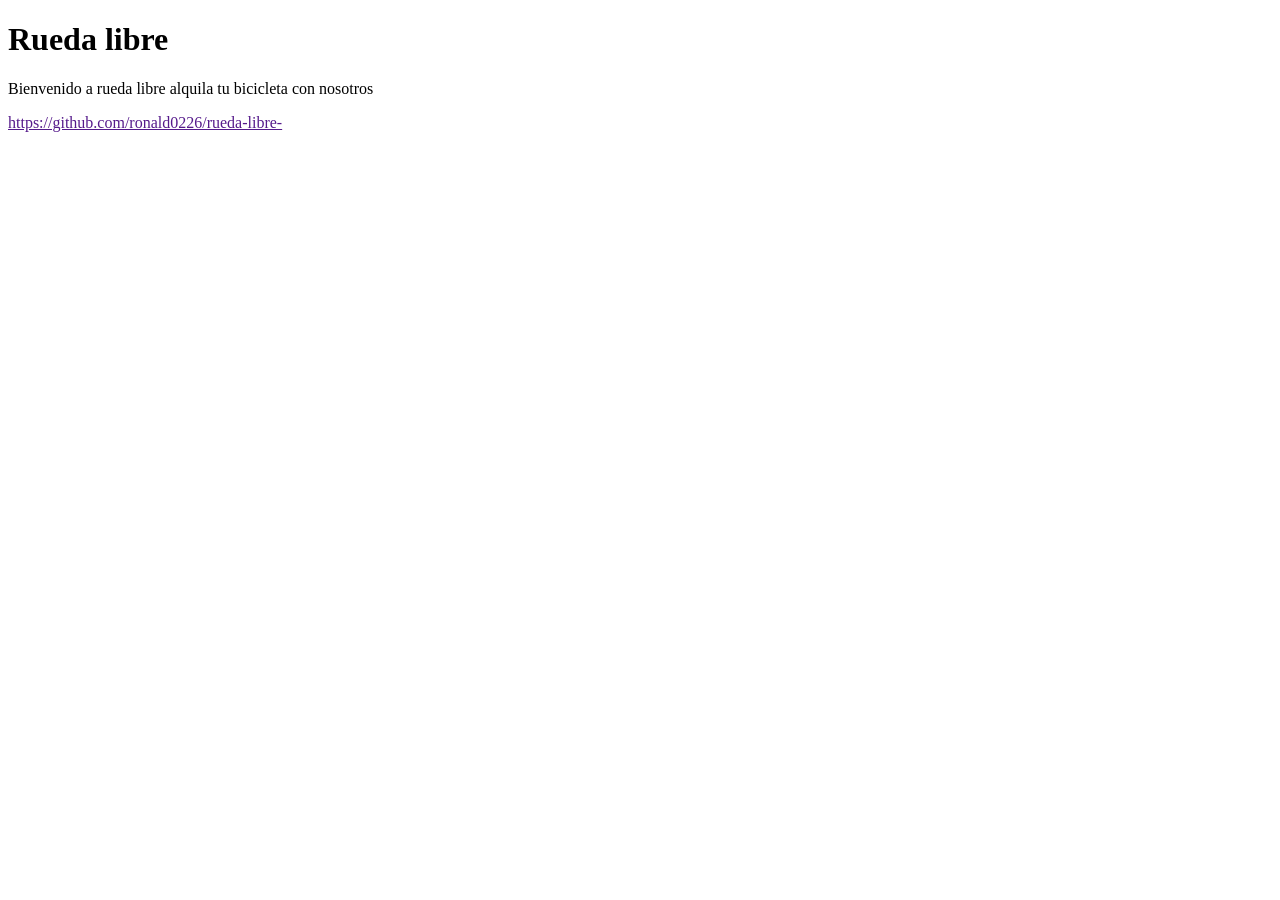
==== index1.html @ eddd1020 "primer commit: rueda libre" ====
<!DOCTYPE html>
<html lang="es">
<head>
    <meta charset="UTF-8">
    <meta name="description" content="Rueda libre: alquiler de bicicletas en medellin. ">
    <title>Rueda Libre | Alquiler de bicicletas en Medellin</title>
</head>
<body>
   <h1>Rueda libre</h1>
   <p>Bienvenido a rueda libre alquila tu bicicleta con nosotros</p> 
   <a href="">https://github.com/ronald0226/rueda-libre-</a>
</body>
</html>
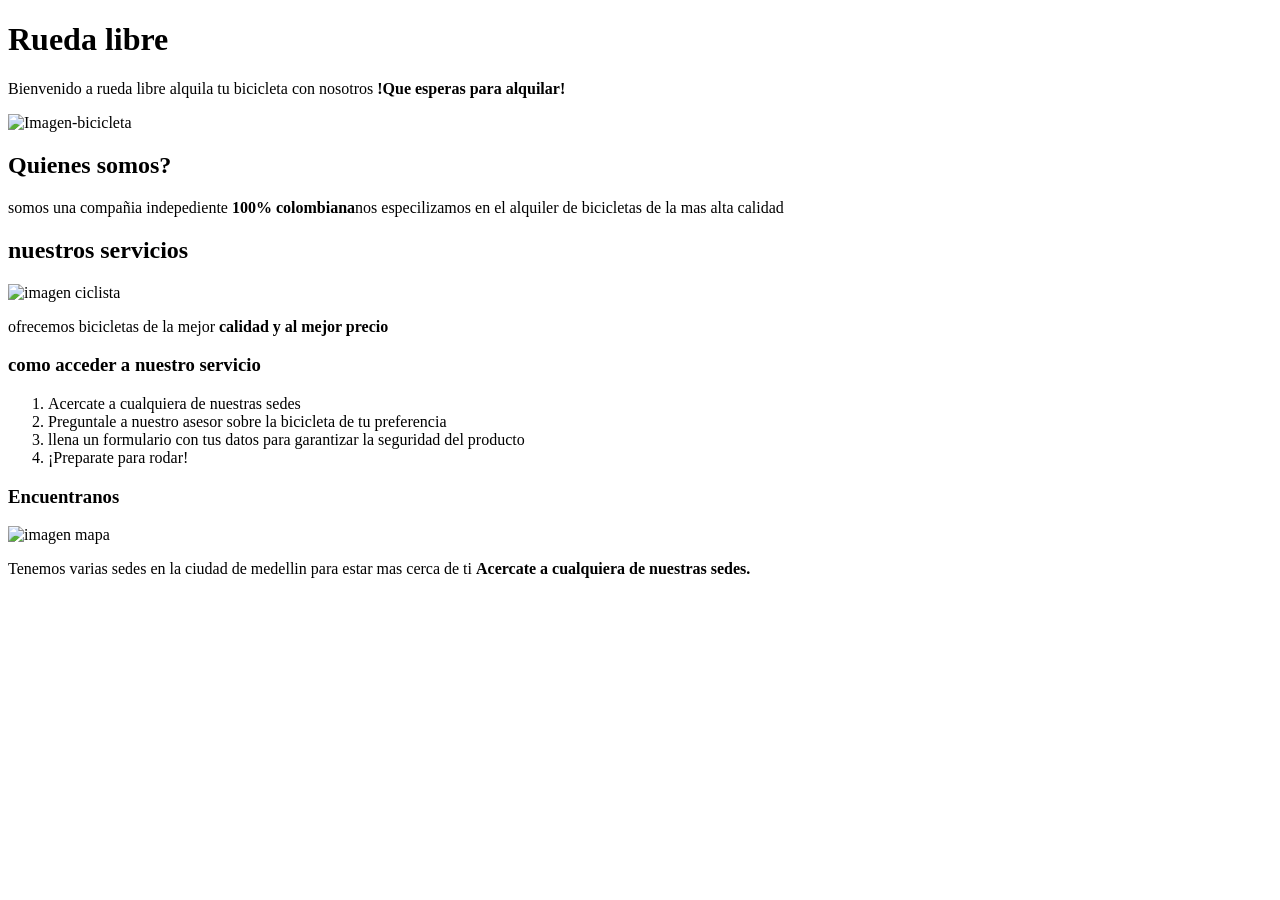
==== commit 736bbaa7: "Add files via upload" ====
--- a/index1.html
+++ b/index1.html
@@ -7,7 +7,22 @@
 </head>
 <body>
    <h1>Rueda libre</h1>
-   <p>Bienvenido a rueda libre alquila tu bicicleta con nosotros</p> 
-   <a href="">https://github.com/ronald0226/rueda-libre-</a>
+   <p>Bienvenido a rueda libre alquila tu bicicleta con nosotros <STrong>!Que esperas para alquilar!</STrong></p> 
+   <img src="https://encrypted-tbn0.gstatic.com/images?q=tbn:ANd9GcQJEzota3SjJZAHf7hwVst_YyHqCV29328COrEMoBrl8Ta0D30xaGV-GZQ&s=10" alt="Imagen-bicicleta">
+<h2>Quienes somos?</h2>
+<p>somos una compañia indepediente <strong>100% colombiana</strong>nos especilizamos en el alquiler de bicicletas de la mas alta calidad</p>
+<h2>nuestros servicios</h2>
+<img src="https://cdn.shopify.com/s/files/1/1041/0144/5981/files/voltage.jpg?v=1770402420" alt="imagen ciclista" width="500">
+<p>ofrecemos bicicletas de la mejor <strong>calidad y al mejor precio</strong></p>
+<h3>como acceder a nuestro servicio</h3>
+<ol>
+    <li>Acercate a cualquiera de nuestras sedes</li>
+        <li>Preguntale a nuestro asesor sobre la bicicleta de tu preferencia</li>
+    <li>llena un formulario con tus datos para garantizar la seguridad del producto</li>
+        <li>¡Preparate para rodar!</li>
+</ol>
+<h3>Encuentranos</h3>
+<img src="https://www.teseracto.com.co/img/mapas/medellin.png" alt="imagen mapa" width="500">
+<p>Tenemos varias sedes en la ciudad de medellin para estar mas cerca de ti <strong>Acercate a cualquiera de nuestras sedes.</strong></p>
 </body>
 </html>
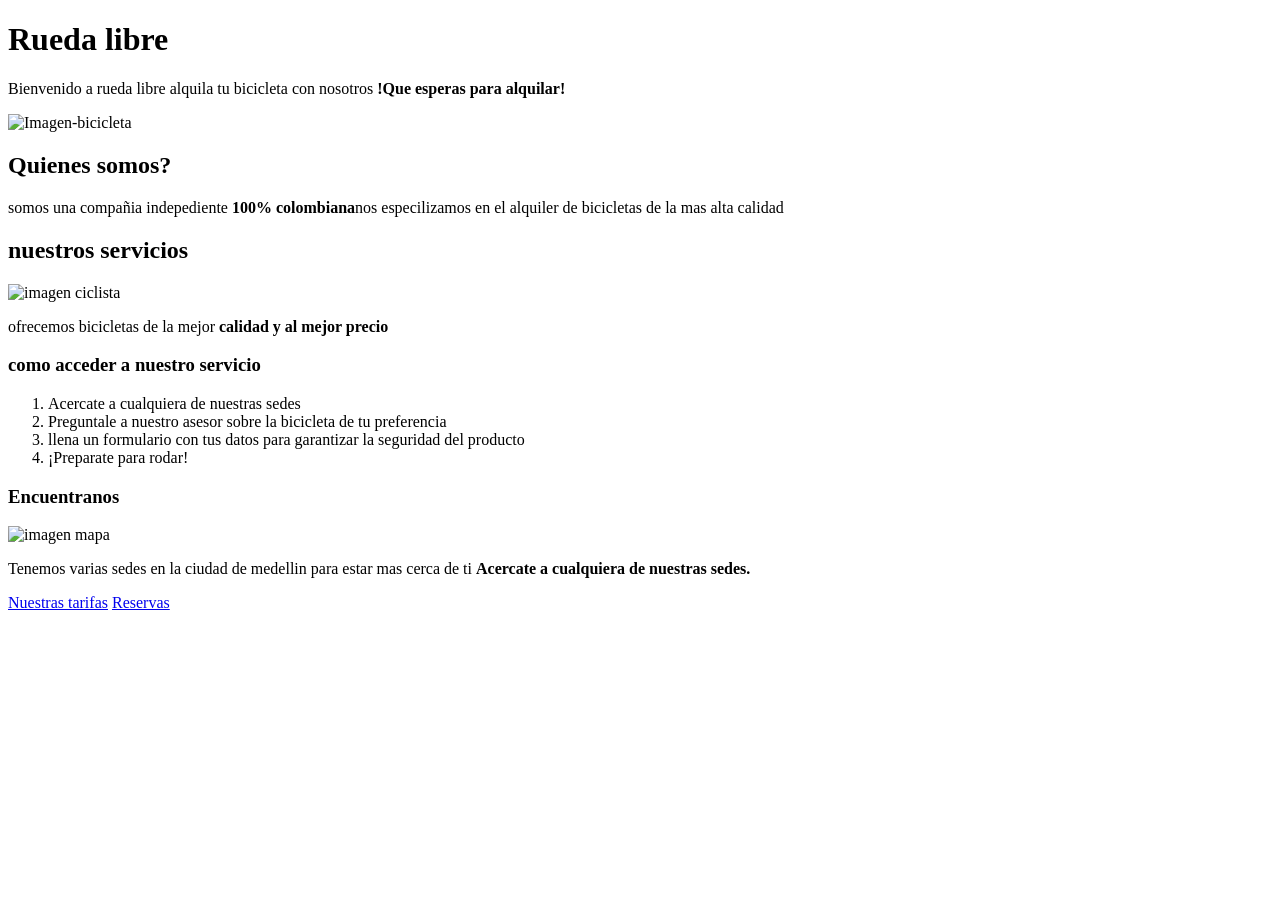
==== commit e4e4cda0: "Add files via upload" ====
--- a/index1.html
+++ b/index1.html
@@ -8,7 +8,7 @@
 <body>
    <h1>Rueda libre</h1>
    <p>Bienvenido a rueda libre alquila tu bicicleta con nosotros <STrong>!Que esperas para alquilar!</STrong></p> 
-   <img src="https://encrypted-tbn0.gstatic.com/images?q=tbn:ANd9GcQJEzota3SjJZAHf7hwVst_YyHqCV29328COrEMoBrl8Ta0D30xaGV-GZQ&s=10" alt="Imagen-bicicleta">
+   <img src="https://encrypted-tbn0.gstatic.com/images?q=tbn:ANd9GcTzcqe5PZjaliH9VhuU3HWeKCF7AYZ5ig6PbNRP2RFM3F5edi3pO2HxHo_P&s=10" alt="Imagen-bicicleta">
 <h2>Quienes somos?</h2>
 <p>somos una compañia indepediente <strong>100% colombiana</strong>nos especilizamos en el alquiler de bicicletas de la mas alta calidad</p>
 <h2>nuestros servicios</h2>
@@ -24,5 +24,9 @@
 <h3>Encuentranos</h3>
 <img src="https://www.teseracto.com.co/img/mapas/medellin.png" alt="imagen mapa" width="500">
 <p>Tenemos varias sedes en la ciudad de medellin para estar mas cerca de ti <strong>Acercate a cualquiera de nuestras sedes.</strong></p>
+<nav>
+    <a href="paginas/tarifas.html">Nuestras tarifas</a>
+    <a href="paginas/reservas.html">Reservas</a>
+</nav>
 </body>
 </html>
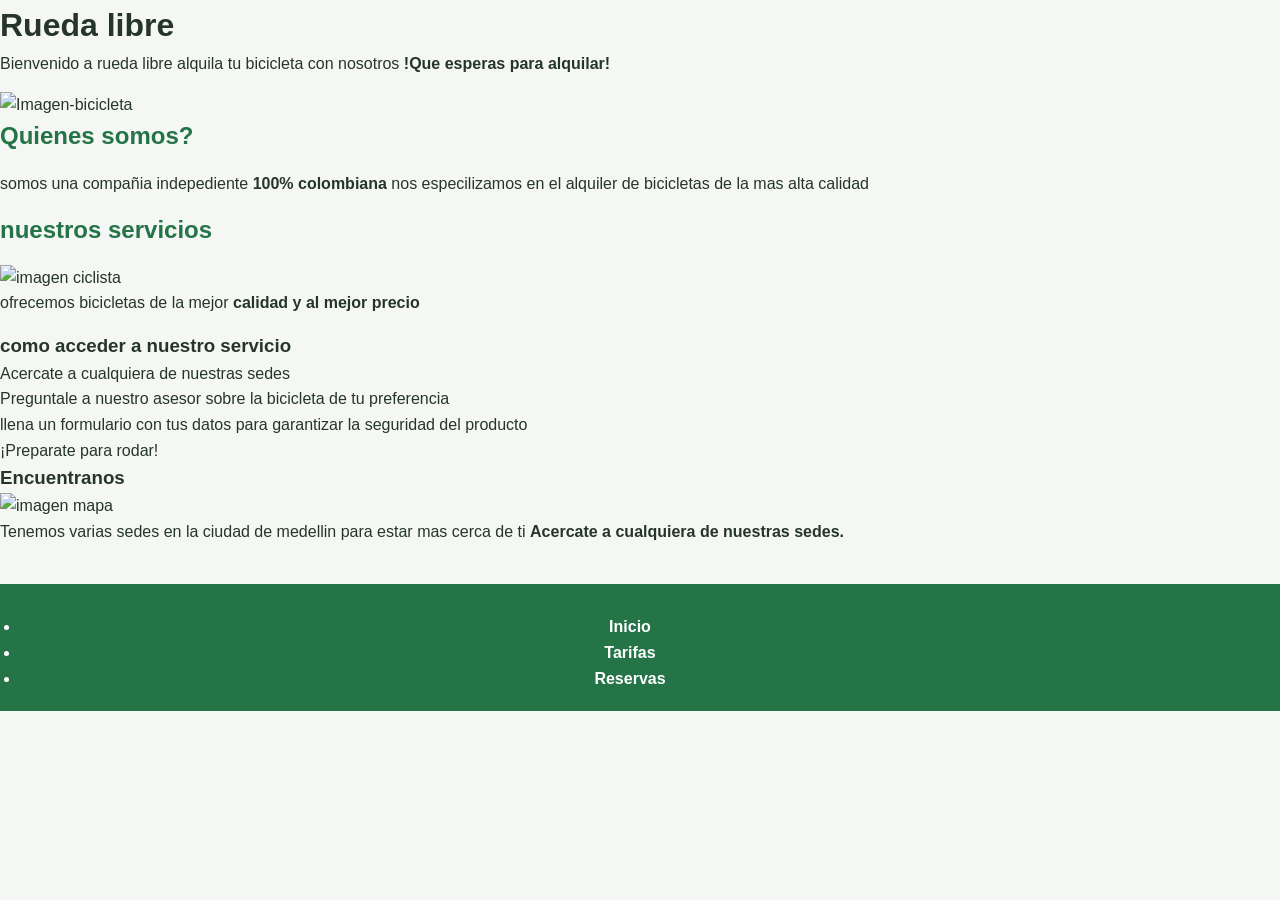
==== commit a895b6fe: "ultimo avance en el css y los html" ====
--- a/index1.html
+++ b/index1.html
@@ -4,13 +4,17 @@
     <meta charset="UTF-8">
     <meta name="description" content="Rueda libre: alquiler de bicicletas en medellin. ">
     <title>Rueda Libre | Alquiler de bicicletas en Medellin</title>
+    <link rel="preconnect" href="https://fonts.googleapis.com">
+    <link rel="preconnect" href="https://fonts.gstatic.com" crossorigin>
+    <link href="https://fonts.googleapis.com/css2?family=Montserrat:wght@400;700&family=Open+Sans:wght@400;600&display=swap" rel="stylesheet">
+    <link rel="stylesheet" href="css/styles.css">
 </head>
 <body>
    <h1>Rueda libre</h1>
    <p>Bienvenido a rueda libre alquila tu bicicleta con nosotros <STrong>!Que esperas para alquilar!</STrong></p> 
    <img src="https://encrypted-tbn0.gstatic.com/images?q=tbn:ANd9GcTzcqe5PZjaliH9VhuU3HWeKCF7AYZ5ig6PbNRP2RFM3F5edi3pO2HxHo_P&s=10" alt="Imagen-bicicleta">
 <h2>Quienes somos?</h2>
-<p>somos una compañia indepediente <strong>100% colombiana</strong>nos especilizamos en el alquiler de bicicletas de la mas alta calidad</p>
+<p>somos una compañia indepediente <strong>100% colombiana</strong> nos especilizamos en el alquiler de bicicletas de la mas alta calidad</p>
 <h2>nuestros servicios</h2>
 <img src="https://cdn.shopify.com/s/files/1/1041/0144/5981/files/voltage.jpg?v=1770402420" alt="imagen ciclista" width="500">
 <p>ofrecemos bicicletas de la mejor <strong>calidad y al mejor precio</strong></p>
@@ -24,9 +28,16 @@
 <h3>Encuentranos</h3>
 <img src="https://www.teseracto.com.co/img/mapas/medellin.png" alt="imagen mapa" width="500">
 <p>Tenemos varias sedes en la ciudad de medellin para estar mas cerca de ti <strong>Acercate a cualquiera de nuestras sedes.</strong></p>
-<nav>
-    <a href="paginas/tarifas.html">Nuestras tarifas</a>
-    <a href="paginas/reservas.html">Reservas</a>
+
+</body>
+<footer>
+    <nav>
+    <ul>
+        <li><a href="index1.html">Inicio</a></li>
+        <li><a href="paginas/tarifas.html">Tarifas</a></li>
+        <li><a href="paginas/reservas.html">Reservas</a></li>
+    </ul>
 </nav>
-</body>
+    
+</footer>
 </html>
--- a/css/styles.css
+++ b/css/styles.css
@@ -0,0 +1,174 @@
+/* ESTILOS GENERALES */
+
+* {
+    margin: 0;
+    padding: 0;
+    box-sizing: border-box;
+    }
+
+body {
+font-family: Arial, sans-serif;
+background-color: #f4f7f4;
+color: #26352b;
+line-height: 1.6;
+}
+
+header {
+background-color: #247447;
+color: white;
+padding: 20px 8%;
+}
+
+header h1 {
+font-size: 30px;
+}
+
+nav {
+margin-top: 10px;
+}
+
+nav a {
+color: white;
+text-decoration: none;
+margin-right: 20px;
+font-weight: bold;
+}
+
+nav a:hover {
+color: #f4a340;
+}
+
+/* CONTENIDO PRINCIPAL */
+main {
+width: 85%;
+max-width: 1100px;
+margin: 40px auto;
+}
+
+h2 {
+color: #247447;
+margin-bottom: 15px;
+}
+
+p {
+margin-bottom: 15px;
+}
+
+/* TARJETAS */
+.card {
+background-color: white;
+padding: 25px;
+margin-bottom: 25px;
+border-radius: 12px;
+box-shadow: 0 4px 12px rgba(0, 0, 0, 0.08);
+}
+
+/* FORMULARIOS */
+form {
+background-color: white;
+padding: 25px;
+border-radius: 12px;
+box-shadow: 0 4px 12px rgba(0, 0, 0, 0.08);
+}
+
+label {
+display: block;
+margin-top: 15px;
+margin-bottom: 5px;
+font-weight: bold;
+}
+
+input,
+select,
+textarea {
+width: 100%;
+padding: 12px;
+border: 1px solid #cbd5ce;
+border-radius: 6px;
+font-size: 16px;
+}
+
+input:focus,
+select:focus,
+textarea:focus {
+outline: 2px solid #247447;
+border-color: #247447;
+}
+
+button {
+background-color: #247447;
+color: white;
+border: none;
+padding: 13px 22px;
+margin-top: 20px;
+border-radius: 6px;
+cursor: pointer;
+font-size: 16px;
+font-weight: bold;
+}
+
+button:hover {
+background-color: #185333;
+}
+
+/* ENLACES Y MENSAJES */
+a {
+transition: color 0.2s ease;
+}
+
+#mensaje {
+margin-top: 20px;
+padding: 15px;
+border-radius: 8px;
+background-color: #e1f3e5;
+color: #185333;
+}
+
+/* PIE DE PÁGINA */
+footer {
+background-color: #247447;
+color: white;
+text-align: center;
+padding: 20px;
+margin-top: 40px;
+}
+
+table {
+width: 100%;
+border-collapse: collapse;
+margin-top: 20px;
+}
+th, td {
+border: 1px solid var(--border-color);
+padding: var(--spacing-md);
+text-align: left;
+}
+
+
+
+/* ADAPTACIÓN A CELULARES */
+@media (max-width: 600px) {
+header {
+padding: 20px;
+}
+
+header h1 {
+    font-size: 25px;
+}
+nav a {
+    display: inline-block;
+    margin: 5px 10px 5px 0;
+}
+main {
+    width: 92%;
+    margin: 25px auto;
+}
+.card,
+form {
+    padding: 18px;
+}
+
+}
+#formulario-reserva button {
+    grid-column: auto;  
+}
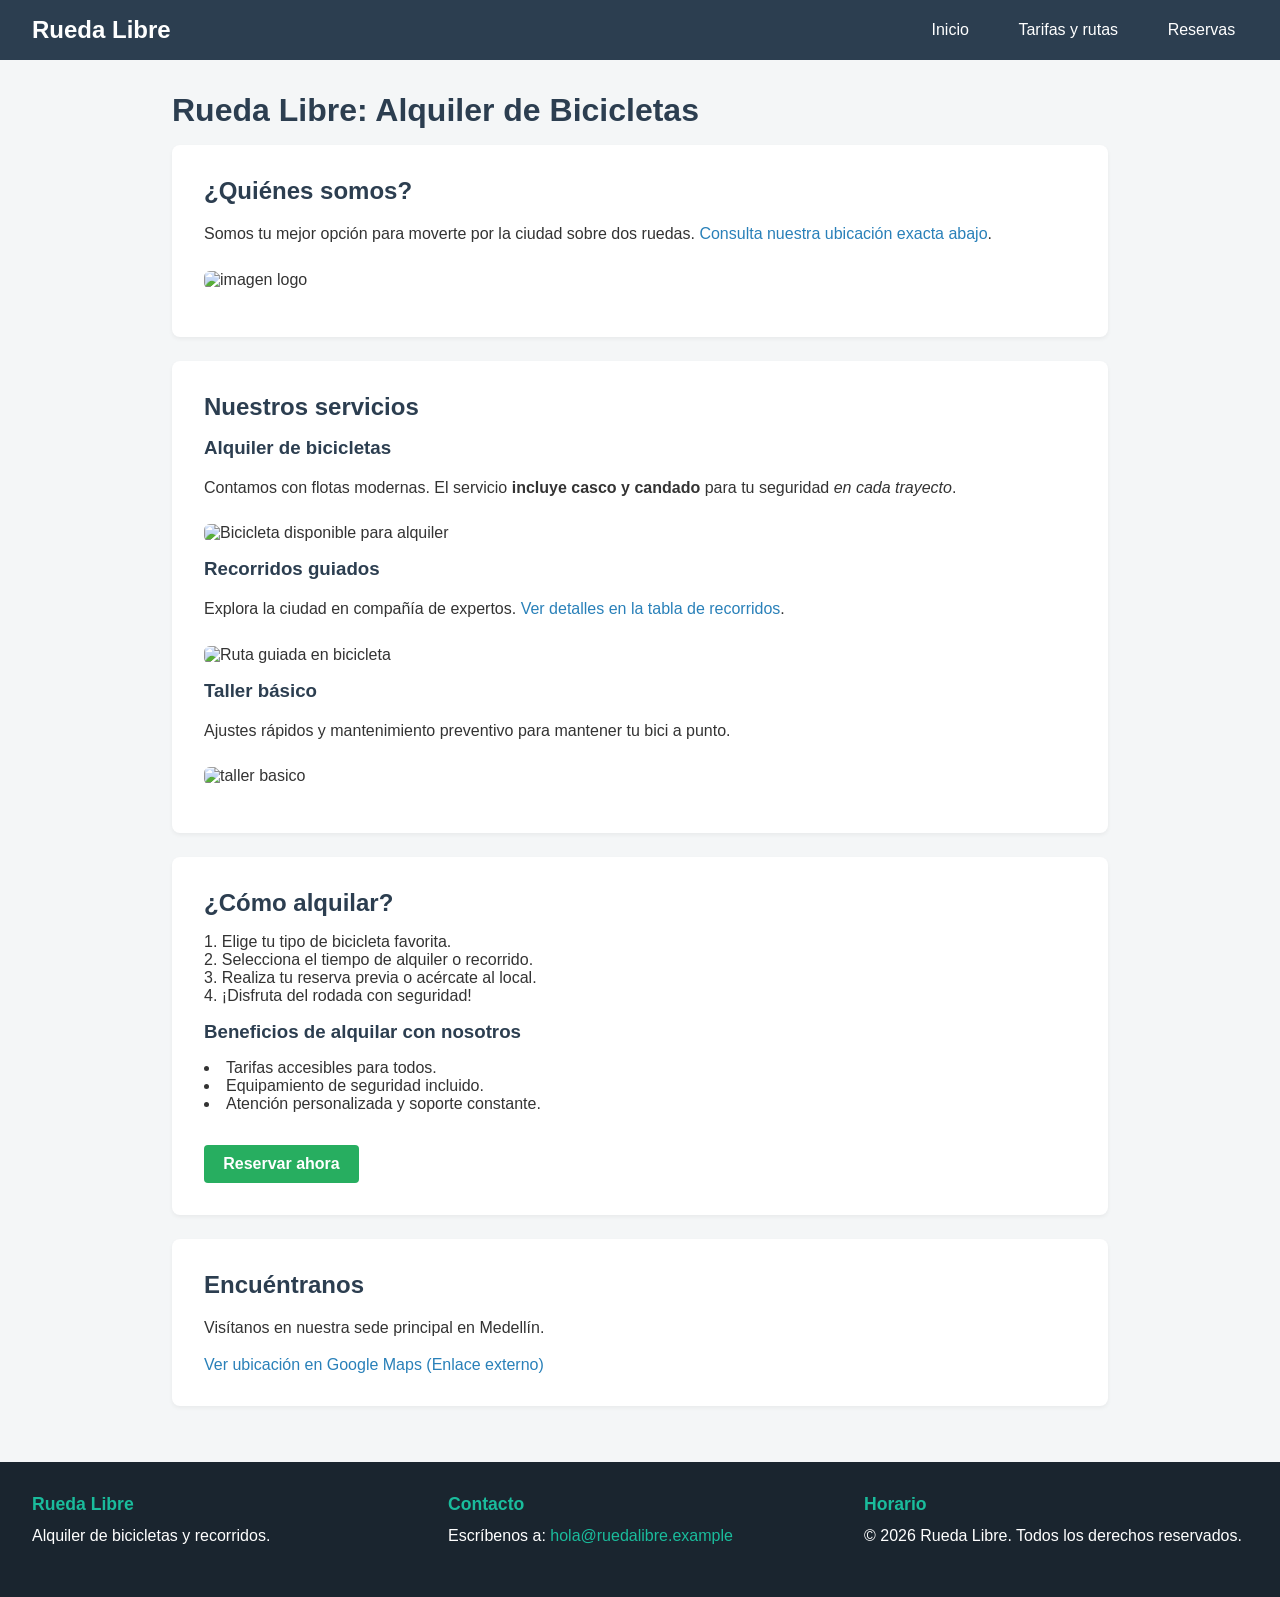
==== commit be50c14a: "feat: completa version 0.1de rueda libre" ====
--- a/index1.html
+++ b/index1.html
@@ -2,42 +2,94 @@
 <html lang="es">
 <head>
     <meta charset="UTF-8">
-    <meta name="description" content="Rueda libre: alquiler de bicicletas en medellin. ">
-    <title>Rueda Libre | Alquiler de bicicletas en Medellin</title>
+    <meta name="viewport" content="width=device-width, initial-scale=1.0">
+    <meta name="description" content="Alquiler de bicicletas, recorridos guiados y taller básico en Medellín.">
+    <title>Rueda Libre | Alquiler de bicicletas en Medellín</title>
     <link rel="preconnect" href="https://fonts.googleapis.com">
     <link rel="preconnect" href="https://fonts.gstatic.com" crossorigin>
     <link href="https://fonts.googleapis.com/css2?family=Montserrat:wght@400;700&family=Open+Sans:wght@400;600&display=swap" rel="stylesheet">
     <link rel="stylesheet" href="css/styles.css">
 </head>
 <body>
-   <h1>Rueda libre</h1>
-   <p>Bienvenido a rueda libre alquila tu bicicleta con nosotros <STrong>!Que esperas para alquilar!</STrong></p> 
-   <img src="https://encrypted-tbn0.gstatic.com/images?q=tbn:ANd9GcTzcqe5PZjaliH9VhuU3HWeKCF7AYZ5ig6PbNRP2RFM3F5edi3pO2HxHo_P&s=10" alt="Imagen-bicicleta">
-<h2>Quienes somos?</h2>
-<p>somos una compañia indepediente <strong>100% colombiana</strong> nos especilizamos en el alquiler de bicicletas de la mas alta calidad</p>
-<h2>nuestros servicios</h2>
-<img src="https://cdn.shopify.com/s/files/1/1041/0144/5981/files/voltage.jpg?v=1770402420" alt="imagen ciclista" width="500">
-<p>ofrecemos bicicletas de la mejor <strong>calidad y al mejor precio</strong></p>
-<h3>como acceder a nuestro servicio</h3>
-<ol>
-    <li>Acercate a cualquiera de nuestras sedes</li>
-        <li>Preguntale a nuestro asesor sobre la bicicleta de tu preferencia</li>
-    <li>llena un formulario con tus datos para garantizar la seguridad del producto</li>
-        <li>¡Preparate para rodar!</li>
-</ol>
-<h3>Encuentranos</h3>
-<img src="https://www.teseracto.com.co/img/mapas/medellin.png" alt="imagen mapa" width="500">
-<p>Tenemos varias sedes en la ciudad de medellin para estar mas cerca de ti <strong>Acercate a cualquiera de nuestras sedes.</strong></p>
 
+    <header>
+        <div class="logo">Rueda Libre</div>
+        <nav>
+            <ul>
+                <li><a href="index.html">Inicio</a></li>
+                <li><a href="paginas/tarifas.html">Tarifas y rutas</a></li>
+                <li><a href="paginas/reservas.html">Reservas</a></li>
+            </ul>
+        </nav>
+    </header>
+
+    <main>
+        <h1>Rueda Libre: Alquiler de Bicicletas</h1>
+
+        <section id="quienes-somos" class="seccion-contenido">
+            <h2>¿Quiénes somos?</h2>
+            <p>Somos tu mejor opción para moverte por la ciudad sobre dos ruedas. <a href="#encuentranos">Consulta nuestra ubicación exacta abajo</a>.</p>
+            <img src="https://encrypted-tbn0.gstatic.com/images?q=tbn:ANd9GcTzcqe5PZjaliH9VhuU3HWeKCF7AYZ5ig6PbNRP2RFM3F5edi3pO2HxHo_P&s=10" alt="imagen logo" width="500">
+        </section>
+
+        <section id="servicios" class="seccion-contenido">
+            <h2>Nuestros servicios</h2> 
+            <article>
+                <h3>Alquiler de bicicletas</h3>
+                <p>Contamos con flotas modernas. El servicio <strong>incluye casco y candado</strong> para tu seguridad <em>en cada trayecto</em>.</p>
+                <img src="https://cdn.mammothbikes.com/blogs/large/230216_1.jpg" alt="Bicicleta disponible para alquiler" width="400">
+            </article>
+
+            <article>
+                <h3>Recorridos guiados</h3>
+                <p>Explora la ciudad en compañía de expertos. <a href="paginas/tarifas.html#tabla-recorridos">Ver detalles en la tabla de recorridos</a>.</p>
+                <img src="https://www.subasealabici.com/assets/hero-cycling-DX0hCPlD.jpg" alt="Ruta guiada en bicicleta" width="400">
+            </article>
+
+            <article>
+                <h3>Taller básico</h3>
+                <p>Ajustes rápidos y mantenimiento preventivo para mantener tu bici a punto.</p>
+                <img src="https://i.pinimg.com/1200x/b0/8d/cc/b08dcc75154b8126c004b24edfcdd083.jpg" alt="taller basico" width="400"
+           </article>
+        </section>
+
+        <section class="seccion-contenido">
+            <h2>¿Cómo alquilar?</h2>
+            <ol>
+                <li>Elige tu tipo de bicicleta favorita.</li>
+                <li>Selecciona el tiempo de alquiler o recorrido.</li>
+                <li>Realiza tu reserva previa o acércate al local.</li>
+                <li>¡Disfruta del rodada con seguridad!</li>
+            </ol>
+            <h3>Beneficios de alquilar con nosotros</h3>
+            <ul>
+                <li>Tarifas accesibles para todos.</li>
+                <li>Equipamiento de seguridad incluido.</li>
+                <li>Atención personalizada y soporte constante.</li>
+            </ul>
+            <a href="paginas/reservas.html" class="btn-reservar">Reservar ahora</a>
+        </section>
+
+        <section id="encuentranos" class="seccion-contenido">
+            <h2>Encuéntranos</h2>
+            <p>Visítanos en nuestra sede principal en Medellín.</p>
+            <a href="https://maps.google.com" target="_blank">Ver ubicación en Google Maps (Enlace externo)</a>
+        </section>
+    </main>
+
+    <footer>
+        <div class="footer-block">
+            <h3>Rueda Libre</h3>
+            <p>Alquiler de bicicletas y recorridos.</p>
+        </div>
+        <div class="footer-block">
+            <h3>Contacto</h3>
+            <p>Escríbenos a: <a href="mailto:hola@ruedalibre.example">hola@ruedalibre.example</a></p>
+        </div>
+        <div class="footer-block">
+            <h3>Horario</h3>
+            <p>&copy; 2026 Rueda Libre. Todos los derechos reservados.</p>
+        </div>
+    </footer>
 </body>
-<footer>
-    <nav>
-    <ul>
-        <li><a href="index1.html">Inicio</a></li>
-        <li><a href="paginas/tarifas.html">Tarifas</a></li>
-        <li><a href="paginas/reservas.html">Reservas</a></li>
-    </ul>
-</nav>
-    
-</footer>
 </html>
--- a/css/styles.css
+++ b/css/styles.css
@@ -1,174 +1,180 @@
-/* ESTILOS GENERALES */
-
+/* ==========================================
+   ESTILOS GENERALES Y RESET (Rueda Libre)
+   ========================================== */
 * {
-    margin: 0;
-    padding: 0;
-    box-sizing: border-box;
-    }
+  box-sizing: border-box;
+  margin: 0;
+  padding: 0;
+}
 
 body {
-font-family: Arial, sans-serif;
-background-color: #f4f7f4;
-color: #26352b;
-line-height: 1.6;
+  font-family: Arial, sans-serif;
+  color: #333;
+  background-color: #f4f6f7;
+  display: flex;
+  flex-direction: column;
+  min-height: 100vh;
 }
 
-header {
-background-color: #247447;
-color: white;
-padding: 20px 8%;
+ul, ol {
+  list-style-position: inside;
+  margin-bottom: 1rem;
 }
 
-header h1 {
-font-size: 30px;
+a {
+  color: #2980b9;
+  text-decoration: none;
 }
 
-nav {
-margin-top: 10px;
+a:hover {
+  text-decoration: underline;
 }
 
-nav a {
-color: white;
-text-decoration: none;
-margin-right: 20px;
-font-weight: bold;
+/* ==========================================
+   1. ENCABEZADO Y MENÚ (Flexbox)
+   ========================================== */
+header {
+  display: flex;
+  justify-content: space-between; /* Nombre a un extremo, menú al otro */
+  align-items: center;            /* Centrados verticalmente entre sí */
+  padding: 1rem 2rem;
+  background-color: #2c3e50;
+  color: white;
 }
 
-nav a:hover {
-color: #f4a340;
+header .logo {
+  font-size: 1.5rem;
+  font-weight: bold;
 }
 
-/* CONTENIDO PRINCIPAL */
-main {
-width: 85%;
-max-width: 1100px;
-margin: 40px auto;
+header nav ul {
+  display: flex;
+  align-items: center;
+  gap: 1.5rem;                    /* Separación uniforme sin márgenes viejos */
+  flex-wrap: wrap;                /* Permite que los enlaces bajen de línea si no caben */
+  list-style: none;
+  margin: 0;
 }
 
-h2 {
-color: #247447;
-margin-bottom: 15px;
+header nav ul li a {
+  color: white;
+  padding: 0.5rem 0.8rem;
+  border-radius: 4px;
+  transition: background 0.3s;
+}
+
+header nav ul li a:hover {
+  background-color: #34495e;
+  text-decoration: none;
+}
+
+/* ==========================================
+   2. CONTENIDO PRINCIPAL
+   ========================================== */
+main {
+  flex: 1;
+  padding: 2rem;
+  max-width: 1000px;
+  margin: 0 auto;
+  width: 100%;
+}
+
+.seccion-contenido {
+  background: white;
+  padding: 2rem;
+  margin-bottom: 1.5rem;
+  border-radius: 8px;
+  box-shadow: 0 2px 4px rgba(0,0,0,0.05);
+}
+
+h1, h2, h3 {
+  color: #2c3e50;
+  margin-bottom: 1rem;
 }
 
 p {
-margin-bottom: 15px;
+  margin-bottom: 1rem;
+  line-height: 1.6;
 }
 
-/* TARJETAS */
-.card {
-background-color: white;
-padding: 25px;
-margin-bottom: 25px;
-border-radius: 12px;
-box-shadow: 0 4px 12px rgba(0, 0, 0, 0.08);
+img {
+  max-width: 100%;
+  height: auto;
+  border-radius: 6px;
+  margin-top: 0.5rem;
+  margin-bottom: 1rem;
 }
 
-/* FORMULARIOS */
-form {
-background-color: white;
-padding: 25px;
-border-radius: 12px;
-box-shadow: 0 4px 12px rgba(0, 0, 0, 0.08);
+/* ==========================================
+   3. TABLAS ACCESIBLES (Para Tarifas)
+   ========================================== */
+table {
+  width: 100%;
+  border-collapse: collapse;
+  margin-top: 1rem;
+  margin-bottom: 1rem;
 }
 
-label {
-display: block;
-margin-top: 15px;
-margin-bottom: 5px;
-font-weight: bold;
+caption {
+  font-weight: bold;
+  margin-bottom: 0.5rem;
+  text-align: left;
+  color: #34495e;
 }
 
-input,
-select,
-textarea {
-width: 100%;
-padding: 12px;
-border: 1px solid #cbd5ce;
-border-radius: 6px;
-font-size: 16px;
+th, td {
+  border: 1px solid #ddd;
+  padding: 0.75rem;
+  text-align: left;
 }
 
-input:focus,
-select:focus,
-textarea:focus {
-outline: 2px solid #247447;
-border-color: #247447;
+th {
+  background-color: #2980b9;
+  color: white;
 }
 
-button {
-background-color: #247447;
-color: white;
-border: none;
-padding: 13px 22px;
-margin-top: 20px;
-border-radius: 6px;
-cursor: pointer;
-font-size: 16px;
-font-weight: bold;
+/* Botones y elementos destacados */
+.btn-reservar {
+  display: inline-block;
+  background-color: #27ae60;
+  color: white;
+  padding: 0.6rem 1.2rem;
+  border-radius: 4px;
+  font-weight: bold;
+  margin-top: 1rem;
 }
 
-button:hover {
-background-color: #185333;
+.btn-reservar:hover {
+  background-color: #219653;
+  text-decoration: none;
 }
 
-/* ENLACES Y MENSAJES */
-a {
-transition: color 0.2s ease;
+/* ==========================================
+   4. PIE DE PÁGINA / FOOTER (Flexbox)
+   ========================================== */
+footer {
+  display: flex;
+  flex-direction: row;            /* Organiza los bloques en fila horizontal */
+  justify-content: space-between; /* Espaciado uniforme entre bloques */
+  align-items: flex-start;        /* Alineados por la parte superior */
+  background-color: #1a252f;
+  color: white;
+  padding: 2rem;
+  gap: 2rem;
+  flex-wrap: wrap;
 }
 
-#mensaje {
-margin-top: 20px;
-padding: 15px;
-border-radius: 8px;
-background-color: #e1f3e5;
-color: #185333;
+footer .footer-block {
+  flex: 1;
+  min-width: 200px;
 }
 
-/* PIE DE PÁGINA */
-footer {
-background-color: #247447;
-color: white;
-text-align: center;
-padding: 20px;
-margin-top: 40px;
+footer h3 {
+  color: #1abc9c;
+  font-size: 1.1rem;
+  margin-bottom: 0.5rem;
 }
 
-table {
-width: 100%;
-border-collapse: collapse;
-margin-top: 20px;
-}
-th, td {
-border: 1px solid var(--border-color);
-padding: var(--spacing-md);
-text-align: left;
-}
-
-
-
-/* ADAPTACIÓN A CELULARES */
-@media (max-width: 600px) {
-header {
-padding: 20px;
-}
-
-header h1 {
-    font-size: 25px;
-}
-nav a {
-    display: inline-block;
-    margin: 5px 10px 5px 0;
-}
-main {
-    width: 92%;
-    margin: 25px auto;
-}
-.card,
-form {
-    padding: 18px;
-}
-
-}
-#formulario-reserva button {
-    grid-column: auto;  
+footer a {
+  color: #1abc9c;
 }
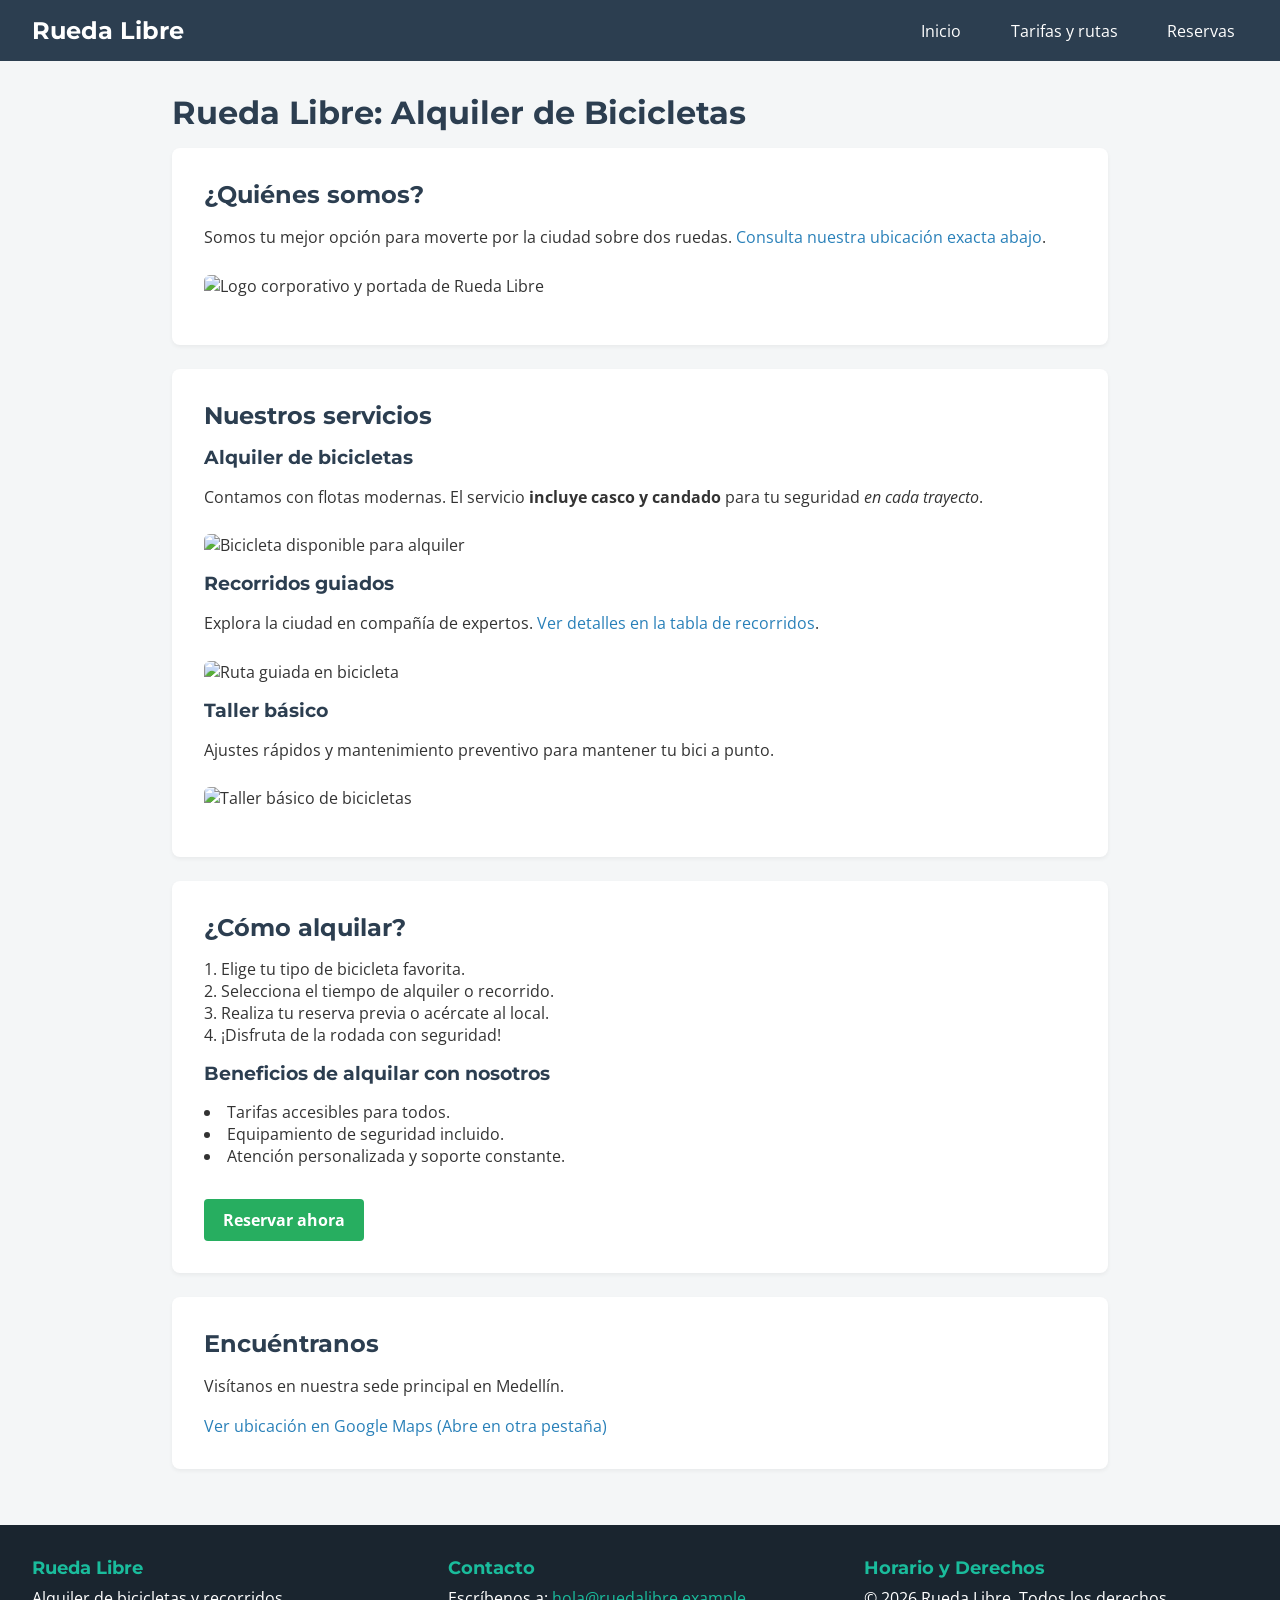
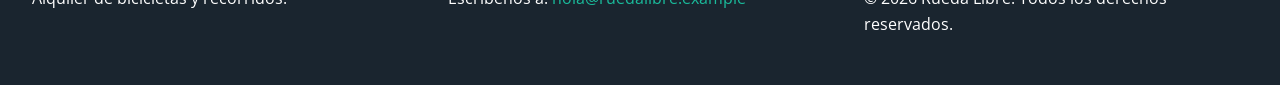
==== commit 1452c151: "feat:entrega final rueda libre v0.2" ====
--- a/index1.html
+++ b/index1.html
@@ -3,7 +3,7 @@
 <head>
     <meta charset="UTF-8">
     <meta name="viewport" content="width=device-width, initial-scale=1.0">
-    <meta name="description" content="Alquiler de bicicletas, recorridos guiados y taller básico en Medellín.">
+    <meta name="description" content="Alquiler de bicicletas, recorridos guiados y taller básico en Medellín con Rueda Libre.">
     <title>Rueda Libre | Alquiler de bicicletas en Medellín</title>
     <link rel="preconnect" href="https://fonts.googleapis.com">
     <link rel="preconnect" href="https://fonts.gstatic.com" crossorigin>
@@ -11,12 +11,11 @@
     <link rel="stylesheet" href="css/styles.css">
 </head>
 <body>
-
     <header>
         <div class="logo">Rueda Libre</div>
-        <nav>
+        <nav aria-label="Navegación principal">
             <ul>
-                <li><a href="index.html">Inicio</a></li>
+                <li><a href="index1.html">Inicio</a></li>
                 <li><a href="paginas/tarifas.html">Tarifas y rutas</a></li>
                 <li><a href="paginas/reservas.html">Reservas</a></li>
             </ul>
@@ -25,15 +24,16 @@
 
     <main>
         <h1>Rueda Libre: Alquiler de Bicicletas</h1>
-
+        
         <section id="quienes-somos" class="seccion-contenido">
             <h2>¿Quiénes somos?</h2>
             <p>Somos tu mejor opción para moverte por la ciudad sobre dos ruedas. <a href="#encuentranos">Consulta nuestra ubicación exacta abajo</a>.</p>
-            <img src="https://encrypted-tbn0.gstatic.com/images?q=tbn:ANd9GcTzcqe5PZjaliH9VhuU3HWeKCF7AYZ5ig6PbNRP2RFM3F5edi3pO2HxHo_P&s=10" alt="imagen logo" width="500">
+            <img src="https://encrypted-tbn0.gstatic.com/images?q=tbn:ANd9GcTzcqe5PZjaliH9VhuU3HWeKCF7AYZ5ig6PbNRP2RFM3F5edi3pO2HxHo_P&s=10" alt="Logo corporativo y portada de Rueda Libre" width="500">
         </section>
 
         <section id="servicios" class="seccion-contenido">
-            <h2>Nuestros servicios</h2> 
+            <h2>Nuestros servicios</h2>
+            
             <article>
                 <h3>Alquiler de bicicletas</h3>
                 <p>Contamos con flotas modernas. El servicio <strong>incluye casco y candado</strong> para tu seguridad <em>en cada trayecto</em>.</p>
@@ -49,17 +49,17 @@
             <article>
                 <h3>Taller básico</h3>
                 <p>Ajustes rápidos y mantenimiento preventivo para mantener tu bici a punto.</p>
-                <img src="https://i.pinimg.com/1200x/b0/8d/cc/b08dcc75154b8126c004b24edfcdd083.jpg" alt="taller basico" width="400"
-           </article>
+                <img src="https://i.pinimg.com/1200x/b0/8d/cc/b08dcc75154b8126c004b24edfcdd083.jpg" alt="Taller básico de bicicletas" width="400">
+            </article>
         </section>
 
-        <section class="seccion-contenido">
+        <section id="como-alquilar" class="seccion-contenido">
             <h2>¿Cómo alquilar?</h2>
             <ol>
                 <li>Elige tu tipo de bicicleta favorita.</li>
                 <li>Selecciona el tiempo de alquiler o recorrido.</li>
                 <li>Realiza tu reserva previa o acércate al local.</li>
-                <li>¡Disfruta del rodada con seguridad!</li>
+                <li>¡Disfruta de la rodada con seguridad!</li>
             </ol>
             <h3>Beneficios de alquilar con nosotros</h3>
             <ul>
@@ -73,7 +73,7 @@
         <section id="encuentranos" class="seccion-contenido">
             <h2>Encuéntranos</h2>
             <p>Visítanos en nuestra sede principal en Medellín.</p>
-            <a href="https://maps.google.com" target="_blank">Ver ubicación en Google Maps (Enlace externo)</a>
+            <a href="https://maps.google.com" target="_blank" rel="noopener">Ver ubicación en Google Maps (Abre en otra pestaña)</a>
         </section>
     </main>
 
@@ -87,7 +87,7 @@
             <p>Escríbenos a: <a href="mailto:hola@ruedalibre.example">hola@ruedalibre.example</a></p>
         </div>
         <div class="footer-block">
-            <h3>Horario</h3>
+            <h3>Horario y Derechos</h3>
             <p>&copy; 2026 Rueda Libre. Todos los derechos reservados.</p>
         </div>
     </footer>
--- a/css/styles.css
+++ b/css/styles.css
@@ -1,6 +1,3 @@
-/* ==========================================
-   ESTILOS GENERALES Y RESET (Rueda Libre)
-   ========================================== */
 * {
   box-sizing: border-box;
   margin: 0;
@@ -8,7 +5,7 @@
 }
 
 body {
-  font-family: Arial, sans-serif;
+  font-family: 'Open Sans', sans-serif;
   color: #333;
   background-color: #f4f6f7;
   display: flex;
@@ -30,19 +27,17 @@
   text-decoration: underline;
 }
 
-/* ==========================================
-   1. ENCABEZADO Y MENÚ (Flexbox)
-   ========================================== */
 header {
   display: flex;
-  justify-content: space-between; /* Nombre a un extremo, menú al otro */
-  align-items: center;            /* Centrados verticalmente entre sí */
+  justify-content: space-between;
+  align-items: center;
   padding: 1rem 2rem;
   background-color: #2c3e50;
   color: white;
 }
 
 header .logo {
+  font-family: 'Montserrat', sans-serif;
   font-size: 1.5rem;
   font-weight: bold;
 }
@@ -50,8 +45,8 @@
 header nav ul {
   display: flex;
   align-items: center;
-  gap: 1.5rem;                    /* Separación uniforme sin márgenes viejos */
-  flex-wrap: wrap;                /* Permite que los enlaces bajen de línea si no caben */
+  gap: 1.5rem;
+  flex-wrap: wrap;
   list-style: none;
   margin: 0;
 }
@@ -68,9 +63,6 @@
   text-decoration: none;
 }
 
-/* ==========================================
-   2. CONTENIDO PRINCIPAL
-   ========================================== */
 main {
   flex: 1;
   padding: 2rem;
@@ -88,6 +80,7 @@
 }
 
 h1, h2, h3 {
+  font-family: 'Montserrat', sans-serif;
   color: #2c3e50;
   margin-bottom: 1rem;
 }
@@ -105,9 +98,6 @@
   margin-bottom: 1rem;
 }
 
-/* ==========================================
-   3. TABLAS ACCESIBLES (Para Tarifas)
-   ========================================== */
 table {
   width: 100%;
   border-collapse: collapse;
@@ -133,7 +123,50 @@
   color: white;
 }
 
-/* Botones y elementos destacados */
+fieldset {
+  border: 1px solid #ccc;
+  padding: 1.5rem;
+  margin-bottom: 1.5rem;
+  border-radius: 6px;
+  background: white;
+}
+
+legend {
+  font-weight: bold;
+  color: #2c3e50;
+  padding: 0 0.5rem;
+}
+
+form div {
+  margin-bottom: 1rem;
+}
+
+label {
+  display: block;
+  margin-bottom: 0.3rem;
+  font-weight: 600;
+}
+
+input[type="text"],
+input[type="email"],
+input[type="tel"],
+input[type="date"],
+input[type="number"],
+select,
+textarea {
+  width: 100%;
+  padding: 0.6rem;
+  border: 1px solid #ccc;
+  border-radius: 4px;
+  font-family: inherit;
+}
+
+input[type="radio"],
+input[type="checkbox"] {
+  width: auto;
+  margin-right: 0.5rem;
+}
+
 .btn-reservar {
   display: inline-block;
   background-color: #27ae60;
@@ -141,6 +174,8 @@
   padding: 0.6rem 1.2rem;
   border-radius: 4px;
   font-weight: bold;
+  border: none;
+  cursor: pointer;
   margin-top: 1rem;
 }
 
@@ -149,14 +184,11 @@
   text-decoration: none;
 }
 
-/* ==========================================
-   4. PIE DE PÁGINA / FOOTER (Flexbox)
-   ========================================== */
 footer {
   display: flex;
-  flex-direction: row;            /* Organiza los bloques en fila horizontal */
-  justify-content: space-between; /* Espaciado uniforme entre bloques */
-  align-items: flex-start;        /* Alineados por la parte superior */
+  flex-direction: row;
+  justify-content: space-between;
+  align-items: flex-start;
   background-color: #1a252f;
   color: white;
   padding: 2rem;
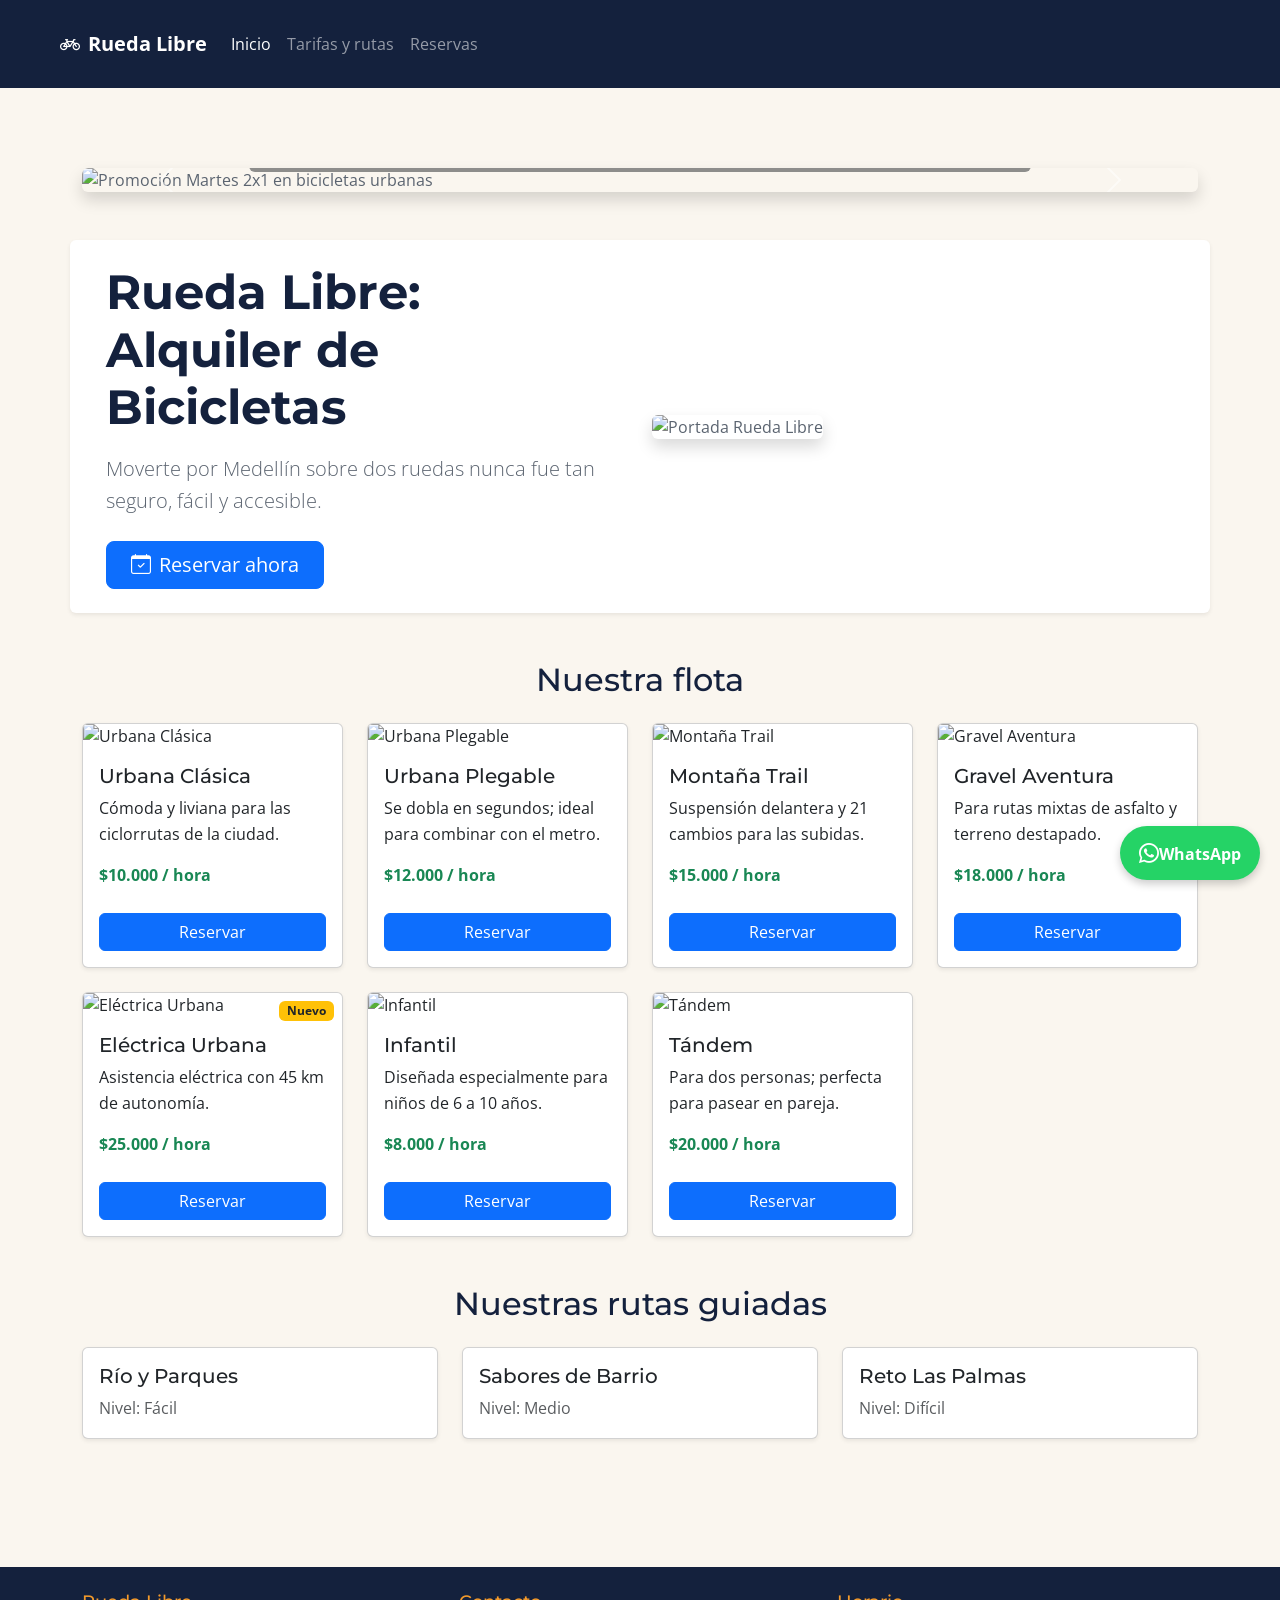
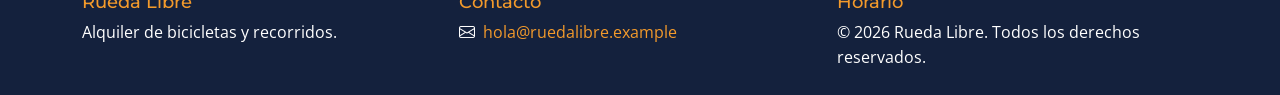
==== commit ff772436: "Finalizar sitio de bicicletas y actualizar páginas Co-authored-by: Copilot <223556219+Copilot@users." ====
--- a/index1.html
+++ b/index1.html
@@ -8,88 +8,218 @@
     <link rel="preconnect" href="https://fonts.googleapis.com">
     <link rel="preconnect" href="https://fonts.gstatic.com" crossorigin>
     <link href="https://fonts.googleapis.com/css2?family=Montserrat:wght@400;700&family=Open+Sans:wght@400;600&display=swap" rel="stylesheet">
+    <link href="https://cdn.jsdelivr.net/npm/bootstrap@5.3.3/dist/css/bootstrap.min.css" rel="stylesheet">
+    <link rel="stylesheet" href="https://cdn.jsdelivr.net/npm/bootstrap-icons@1.11.3/font/bootstrap-icons.min.css">
     <link rel="stylesheet" href="css/styles.css">
 </head>
 <body>
     <header>
-        <div class="logo">Rueda Libre</div>
-        <nav aria-label="Navegación principal">
-            <ul>
-                <li><a href="index1.html">Inicio</a></li>
-                <li><a href="paginas/tarifas.html">Tarifas y rutas</a></li>
-                <li><a href="paginas/reservas.html">Reservas</a></li>
-            </ul>
+        <nav class="navbar navbar-expand-lg navbar-dark px-3">
+            <div class="container-fluid">
+                <a class="navbar-brand fw-bold" href="index1.html">
+                    <i class="bi bi-bicycle me-2" aria-hidden="true"></i>Rueda Libre
+                </a>
+                <button class="navbar-toggler" type="button" data-bs-toggle="collapse" data-bs-target="#menuPrincipal" aria-controls="menuPrincipal" aria-expanded="false" aria-label="Abrir menú de navegación">
+                    <span class="navbar-toggler-icon"></span>
+                </button>
+                <div class="collapse navbar-collapse" id="menuPrincipal">
+                    <ul class="navbar-nav ms-auto mb-2 mb-lg-0">
+                        <li class="nav-item"><a class="nav-link active" aria-current="page" href="index1.html">Inicio</a></li>
+                        <li class="nav-item"><a class="nav-link" href="paginas/tarifas.html">Tarifas y rutas</a></li>
+                        <li class="nav-item"><a class="nav-link" href="paginas/reservas.html">Reservas</a></li>
+                    </ul>
+                </div>
+            </div>
         </nav>
     </header>
 
-    <main>
-        <h1>Rueda Libre: Alquiler de Bicicletas</h1>
-        
-        <section id="quienes-somos" class="seccion-contenido">
-            <h2>¿Quiénes somos?</h2>
-            <p>Somos tu mejor opción para moverte por la ciudad sobre dos ruedas. <a href="#encuentranos">Consulta nuestra ubicación exacta abajo</a>.</p>
-            <img src="https://encrypted-tbn0.gstatic.com/images?q=tbn:ANd9GcTzcqe5PZjaliH9VhuU3HWeKCF7AYZ5ig6PbNRP2RFM3F5edi3pO2HxHo_P&s=10" alt="Logo corporativo y portada de Rueda Libre" width="500">
-        </section>
-
-        <section id="servicios" class="seccion-contenido">
-            <h2>Nuestros servicios</h2>
-            
-            <article>
-                <h3>Alquiler de bicicletas</h3>
-                <p>Contamos con flotas modernas. El servicio <strong>incluye casco y candado</strong> para tu seguridad <em>en cada trayecto</em>.</p>
-                <img src="https://cdn.mammothbikes.com/blogs/large/230216_1.jpg" alt="Bicicleta disponible para alquiler" width="400">
-            </article>
-
-            <article>
-                <h3>Recorridos guiados</h3>
-                <p>Explora la ciudad en compañía de expertos. <a href="paginas/tarifas.html#tabla-recorridos">Ver detalles en la tabla de recorridos</a>.</p>
-                <img src="https://www.subasealabici.com/assets/hero-cycling-DX0hCPlD.jpg" alt="Ruta guiada en bicicleta" width="400">
-            </article>
-
-            <article>
-                <h3>Taller básico</h3>
-                <p>Ajustes rápidos y mantenimiento preventivo para mantener tu bici a punto.</p>
-                <img src="https://i.pinimg.com/1200x/b0/8d/cc/b08dcc75154b8126c004b24edfcdd083.jpg" alt="Taller básico de bicicletas" width="400">
-            </article>
-        </section>
-
-        <section id="como-alquilar" class="seccion-contenido">
-            <h2>¿Cómo alquilar?</h2>
-            <ol>
-                <li>Elige tu tipo de bicicleta favorita.</li>
-                <li>Selecciona el tiempo de alquiler o recorrido.</li>
-                <li>Realiza tu reserva previa o acércate al local.</li>
-                <li>¡Disfruta de la rodada con seguridad!</li>
-            </ol>
-            <h3>Beneficios de alquilar con nosotros</h3>
-            <ul>
-                <li>Tarifas accesibles para todos.</li>
-                <li>Equipamiento de seguridad incluido.</li>
-                <li>Atención personalizada y soporte constante.</li>
-            </ul>
-            <a href="paginas/reservas.html" class="btn-reservar">Reservar ahora</a>
-        </section>
-
-        <section id="encuentranos" class="seccion-contenido">
-            <h2>Encuéntranos</h2>
-            <p>Visítanos en nuestra sede principal en Medellín.</p>
-            <a href="https://maps.google.com" target="_blank" rel="noopener">Ver ubicación en Google Maps (Abre en otra pestaña)</a>
+    <main class="container my-5">
+
+        <section class="mb-5">
+            <div id="carruselPromos" class="carousel slide shadow rounded overflow-hidden" data-bs-ride="carousel">
+                <div class="carousel-inner">
+                    <div class="carousel-item active">
+                        <img src="https://i.pinimg.com/736x/ff/09/96/ff09969c654fc9e3dc9a58981d79e9dd.jpg" class="d-block w-100" alt="Promoción Martes 2x1 en bicicletas urbanas" style="max-height: 400px; object-fit: cover;">
+                        <div class="carousel-caption d-none d-md-block bg-dark bg-opacity-50 rounded p-2">
+                            <h5>Martes 2x1</h5>
+                            <p>Disfruta el doble en nuestras bicicletas urbanas cada martes.</p>
+                        </div>
+                    </div>
+                    <div class="carousel-item">
+                        <img src="https://i.pinimg.com/1200x/f2/34/66/f234662d15e91299dab11e074abf0330.jpg" class="d-block w-100" alt="Descuento del 20 por ciento en bicicletas eléctricas" style="max-height: 400px; object-fit: cover;">
+                        <div class="carousel-caption d-none d-md-block bg-dark bg-opacity-50 rounded p-2">
+                            <h5>20% de Descuento</h5>
+                            <p>Aplica en modelos eléctricos de lunes a jueves.</p>
+                        </div>
+                    </div>
+                    <div class="carousel-item">
+                        <img src="https://i.pinimg.com/1200x/eb/48/ac/eb48aca21cc771fbaac453217d050129.jpg" class="d-block w-100" alt="Recorrido guiado gratis en tu cumpleaños" style="max-height: 400px; object-fit: cover;">
+                        <div class="carousel-caption d-none d-md-block bg-dark bg-opacity-50 rounded p-2">
+                            <h5>¡Feliz Cumpleaños!</h5>
+                            <p>Si cumples años este mes, tu recorrido guiado es totalmente gratis.</p>
+                        </div>
+                    </div>
+                </div>
+                <button class="carousel-control-prev" type="button" data-bs-target="#carruselPromos" data-bs-slide="prev">
+                    <span class="carousel-control-prev-icon" aria-hidden="true"></span>
+                    <span class="visually-hidden">Anterior</span>
+                </button>
+                <button class="carousel-control-next" type="button" data-bs-target="#carruselPromos" data-bs-slide="next">
+                    <span class="carousel-control-next-icon" aria-hidden="true"></span>
+                    <span class="visually-hidden">Siguiente</span>
+                </button>
+            </div>
+        </section>
+
+        <section class="row align-items-center bg-white p-4 rounded shadow-sm mb-5">
+            <div class="col-lg-6 mb-4 mb-lg-0">
+                <h1 class="display-5 fw-bold mb-3">Rueda Libre: Alquiler de Bicicletas</h1>
+                <p class="lead mb-4">Moverte por Medellín sobre dos ruedas nunca fue tan seguro, fácil y accesible.</p>
+                <a href="paginas/reservas.html" class="btn btn-primary btn-lg px-4"><i class="bi bi-calendar-check me-2" aria-hidden="true"></i>Reservar ahora</a>
+            </div>
+            <div class="col-lg-6">
+                <img src="https://encrypted-tbn0.gstatic.com/images?q=tbn:ANd9GcTzcqe5PZjaliH9VhuU3HWeKCF7AYZ5ig6PbNRP2RFM3F5edi3pO2HxHo_P&s=10" class="img-fluid rounded shadow" alt="Portada Rueda Libre">
+            </div>
+        </section>
+
+        <section class="mb-5">
+            <h2 class="text-center mb-4">Nuestra flota</h2>
+            <div class="row row-cols-1 row-cols-sm-2 row-cols-lg-3 row-cols-xl-4 g-4">
+
+                <div class="col">
+                    <div class="card h-100 shadow-sm">
+                        <img src="https://i.pinimg.com/736x/ff/09/96/ff09969c654fc9e3dc9a58981d79e9dd.jpg" class="card-img-top" alt="Urbana Clásica">
+                        <div class="card-body d-flex flex-column">
+                            <h3 class="card-title h5">Urbana Clásica</h3>
+                            <p class="card-text">Cómoda y liviana para las ciclorrutas de la ciudad.</p>
+                            <p class="fw-bold text-success mt-auto">$10.000 / hora</p>
+                            <a href="paginas/reservas.html" class="btn btn-primary mt-2">Reservar</a>
+                        </div>
+                    </div>
+                </div>
+
+                <div class="col">
+                    <div class="card h-100 shadow-sm">
+                        <img src="https://i.pinimg.com/1200x/f9/52/b8/f952b850be2dd6cfb620516e42d2e71f.jpg" class="card-img-top" alt="Urbana Plegable">
+                        <div class="card-body d-flex flex-column">
+                            <h3 class="card-title h5">Urbana Plegable</h3>
+                            <p class="card-text">Se dobla en segundos; ideal para combinar con el metro.</p>
+                            <p class="fw-bold text-success mt-auto">$12.000 / hora</p>
+                            <a href="paginas/reservas.html" class="btn btn-primary mt-2">Reservar</a>
+                        </div>
+                    </div>
+                </div>
+
+                <div class="col">
+                    <div class="card h-100 shadow-sm">
+                        <img src="https://i.pinimg.com/1200x/eb/48/ac/eb48aca21cc771fbaac453217d050129.jpg" class="card-img-top" alt="Montaña Trail">
+                        <div class="card-body d-flex flex-column">
+                            <h3 class="card-title h5">Montaña Trail</h3>
+                            <p class="card-text">Suspensión delantera y 21 cambios para las subidas.</p>
+                            <p class="fw-bold text-success mt-auto">$15.000 / hora</p>
+                            <a href="paginas/reservas.html" class="btn btn-primary mt-2">Reservar</a>
+                        </div>
+                    </div>
+                </div>
+
+                <div class="col">
+                    <div class="card h-100 shadow-sm">
+                        <img src="https://i.pinimg.com/1200x/ed/0f/10/ed0f10fa588938fe19a8b8f8cbe4b05a.jpg" class="card-img-top" alt="Gravel Aventura">
+                        <div class="card-body d-flex flex-column">
+                            <h3 class="card-title h5">Gravel Aventura</h3>
+                            <p class="card-text">Para rutas mixtas de asfalto y terreno destapado.</p>
+                            <p class="fw-bold text-success mt-auto">$18.000 / hora</p>
+                            <a href="paginas/reservas.html" class="btn btn-primary mt-2">Reservar</a>
+                        </div>
+                    </div>
+                </div>
+
+                <div class="col">
+                    <div class="card h-100 shadow-sm position-relative">
+                        <span class="position-absolute top-0 end-0 badge bg-warning text-dark m-2">Nuevo</span>
+                        <img src="https://i.pinimg.com/1200x/f2/34/66/f234662d15e91299dab11e074abf0330.jpg" class="card-img-top" alt="Eléctrica Urbana">
+                        <div class="card-body d-flex flex-column">
+                            <h3 class="card-title h5">Eléctrica Urbana</h3>
+                            <p class="card-text">Asistencia eléctrica con 45 km de autonomía.</p>
+                            <p class="fw-bold text-success mt-auto">$25.000 / hora</p>
+                            <a href="paginas/reservas.html" class="btn btn-primary mt-2">Reservar</a>
+                        </div>
+                    </div>
+                </div>
+
+                <div class="col">
+                    <div class="card h-100 shadow-sm">
+                        <img src="https://i.pinimg.com/1200x/10/95/3e/10953e80cb258d0870a342142b9488fb.jpg" class="card-img-top" alt="Infantil">
+                        <div class="card-body d-flex flex-column">
+                            <h3 class="card-title h5">Infantil</h3>
+                            <p class="card-text">Diseñada especialmente para niños de 6 a 10 años.</p>
+                            <p class="fw-bold text-success mt-auto">$8.000 / hora</p>
+                            <a href="paginas/reservas.html" class="btn btn-primary mt-2">Reservar</a>
+                        </div>
+                    </div>
+                </div>
+
+                <div class="col">
+                    <div class="card h-100 shadow-sm">
+                        <img src="https://i.pinimg.com/1200x/7f/20/9a/7f209a5b8b6e74256d559c0b4a7049fe.jpg" class="card-img-top" alt="Tándem">
+                        <div class="card-body d-flex flex-column">
+                            <h3 class="card-title h5">Tándem</h3>
+                            <p class="card-text">Para dos personas; perfecta para pasear en pareja.</p>
+                            <p class="fw-bold text-success mt-auto">$20.000 / hora</p>
+                            <a href="paginas/reservas.html" class="btn btn-primary mt-2">Reservar</a>
+                        </div>
+                    </div>
+                </div>
+
+            </div>
+        </section>
+
+        <!-- Rutas Guiadas -->
+        <section class="mb-5">
+            <h2 class="text-center mb-4">Nuestras rutas guiadas</h2>
+            <div class="row row-cols-1 row-cols-md-3 g-4">
+                <div class="col">
+                    <div class="card h-100 shadow-sm p-3">
+                        <h3 class="h5">Río y Parques</h3>
+                        <p class="mb-0 text-muted">Nivel: Fácil</p>
+                    </div>
+                </div>
+                <div class="col">
+                    <div class="card h-100 shadow-sm p-3">
+                        <h3 class="h5">Sabores de Barrio</h3>
+                        <p class="mb-0 text-muted">Nivel: Medio</p>
+                    </div>
+                </div>
+                <div class="col">
+                    <div class="card h-100 shadow-sm p-3">
+                        <h3 class="h5">Reto Las Palmas</h3>
+                        <p class="mb-0 text-muted">Nivel: Difícil</p>
+                    </div>
+                </div>
+            </div>
         </section>
     </main>
 
-    <footer>
-        <div class="footer-block">
-            <h3>Rueda Libre</h3>
-            <p>Alquiler de bicicletas y recorridos.</p>
-        </div>
-        <div class="footer-block">
-            <h3>Contacto</h3>
-            <p>Escríbenos a: <a href="mailto:hola@ruedalibre.example">hola@ruedalibre.example</a></p>
-        </div>
-        <div class="footer-block">
-            <h3>Horario y Derechos</h3>
-            <p>&copy; 2026 Rueda Libre. Todos los derechos reservados.</p>
+    <a href="https://wa.me/573000000000" class="whatsapp-flotante" target="_blank" rel="noopener">
+        <i class="bi bi-whatsapp fs-5" aria-hidden="true"></i>WhatsApp
+    </a>
+
+    <footer class="p-4">
+        <div class="container d-flex flex-column flex-md-row justify-content-between gap-3">
+            <div class="footer-block">
+                <h3>Rueda Libre</h3>
+                <p class="mb-0">Alquiler de bicicletas y recorridos.</p>
+            </div>
+            <div class="footer-block">
+                <h3>Contacto</h3>
+                <p class="mb-0"><i class="bi bi-envelope me-2" aria-hidden="true"></i><a href="mailto:hola@ruedalibre.example">hola@ruedalibre.example</a></p>
+            </div>
+            <div class="footer-block">
+                <h3>Horario</h3>
+                <p class="mb-0">&copy; 2026 Rueda Libre. Todos los derechos reservados.</p>
+            </div>
         </div>
     </footer>
+    <script src="https://cdn.jsdelivr.net/npm/bootstrap@5.3.3/dist/js/bootstrap.bundle.min.js"></script>
 </body>
 </html>
--- a/css/styles.css
+++ b/css/styles.css
@@ -1,3 +1,21 @@
+/* ==========================================
+   1. VARIABLES Y CONFIGURACIÓN GLOBAL (MÓVILES)
+   ========================================== */
+:root {
+  --verde-ruta: #1E7A4F;
+  --naranja-pedal: #F39A2B;
+  --azul-noche: #14213D;
+  --crema: #FAF6EF;
+  --gris-asfalto: #5B6470;
+
+  --fuente-titulos: 'Montserrat', sans-serif;
+  --fuente-texto: 'Open Sans', sans-serif;
+
+  --espacio-sm: 0.5rem;
+  --espacio-md: 1rem;
+  --espacio-lg: 2rem;
+}
+
 * {
   box-sizing: border-box;
   margin: 0;
@@ -5,146 +23,221 @@
 }
 
 body {
-  font-family: 'Open Sans', sans-serif;
-  color: #333;
-  background-color: #f4f6f7;
+  font-family: var(--fuente-texto);
+  color: var(--gris-asfalto);
+  background-color: var(--crema);
   display: flex;
   flex-direction: column;
   min-height: 100vh;
-}
-
-ul, ol {
-  list-style-position: inside;
-  margin-bottom: 1rem;
-}
-
-a {
-  color: #2980b9;
-  text-decoration: none;
-}
-
-a:hover {
-  text-decoration: underline;
-}
-
-header {
-  display: flex;
-  justify-content: space-between;
-  align-items: center;
-  padding: 1rem 2rem;
-  background-color: #2c3e50;
-  color: white;
-}
-
-header .logo {
-  font-family: 'Montserrat', sans-serif;
-  font-size: 1.5rem;
-  font-weight: bold;
-}
-
-header nav ul {
-  display: flex;
-  align-items: center;
-  gap: 1.5rem;
-  flex-wrap: wrap;
-  list-style: none;
-  margin: 0;
-}
-
-header nav ul li a {
-  color: white;
-  padding: 0.5rem 0.8rem;
-  border-radius: 4px;
-  transition: background 0.3s;
-}
-
-header nav ul li a:hover {
-  background-color: #34495e;
-  text-decoration: none;
-}
-
-main {
-  flex: 1;
-  padding: 2rem;
-  max-width: 1000px;
-  margin: 0 auto;
-  width: 100%;
-}
-
-.seccion-contenido {
-  background: white;
-  padding: 2rem;
-  margin-bottom: 1.5rem;
-  border-radius: 8px;
-  box-shadow: 0 2px 4px rgba(0,0,0,0.05);
-}
-
-h1, h2, h3 {
-  font-family: 'Montserrat', sans-serif;
-  color: #2c3e50;
-  margin-bottom: 1rem;
-}
-
-p {
-  margin-bottom: 1rem;
-  line-height: 1.6;
 }
 
 img {
   max-width: 100%;
   height: auto;
   border-radius: 6px;
-  margin-top: 0.5rem;
-  margin-bottom: 1rem;
+}
+
+/* ==========================================
+   2. ENCABEZADO Y NAVEGACIÓN (MOBILE-FIRST)
+   ========================================== */
+header {
+  display: flex;
+  flex-direction: column;
+  align-items: center;
+  padding: var(--espacio-md);
+  background-color: var(--azul-noche);
+  color: #FFFFFF;
+  gap: var(--espacio-sm);
+}
+
+header .logo {
+  font-family: var(--fuente-titulos);
+  font-size: 1.5rem;
+  font-weight: 700;
+  color: #FFFFFF;
+}
+
+#menu {
+  display: flex;
+  justify-content: center;
+  align-items: center;
+  gap: var(--espacio-md);
+  flex-wrap: wrap;
+  list-style: none;
+}
+
+#menu a {
+  color: var(--crema);
+  text-decoration: none;
+  padding: var(--espacio-sm);
+  border-radius: 4px;
+  transition: background-color 0.3s, color 0.3s;
+}
+
+#menu a:hover,
+#menu a:focus {
+  background-color: var(--naranja-pedal);
+  color: var(--azul-noche);
+  outline: 2px solid var(--naranja-pedal);
+}
+
+#menu a.activo {
+  color: var(--naranja-pedal);
+  font-weight: 600;
+  border-bottom: 2px solid var(--naranja-pedal);
+}
+
+/* ==========================================
+   3. CONTENIDO PRINCIPAL Y SECCIONES
+   ========================================== */
+main {
+  flex: 1;
+  padding: var(--espacio-md);
+  max-width: 1200px;
+  margin: 0 auto;
+  width: 100%;
+}
+
+.hero-inicio {
+  display: flex;
+  flex-direction: column;
+  gap: var(--espacio-lg);
+}
+
+h1, h2, h3 {
+  font-family: var(--fuente-titulos);
+  color: var(--azul-noche);
+  margin-bottom: var(--espacio-md);
+}
+
+p {
+  margin-bottom: var(--espacio-md);
+  line-height: 1.6;
+}
+
+.seccion-contenido {
+  background: #FFFFFF;
+  padding: var(--espacio-md);
+  margin-bottom: var(--espacio-md);
+  border-radius: 8px;
+  box-shadow: 0 2px 4px rgba(0,0,0,0.05);
+}
+
+/* ==========================================
+   4. CUADRÍCULA DE LA FLOTA (CSS GRID + FLEXBOX)
+   ========================================== */
+.grid-flota {
+  display: grid;
+  grid-template-columns: repeat(auto-fit, minmax(260px, 1fr));
+  gap: var(--espacio-md);
+  margin-bottom: var(--espacio-lg);
+}
+
+.tarjeta-flota {
+  background: #FFFFFF;
+  padding: var(--espacio-md);
+  border: 1px solid #ddd;
+  border-radius: 8px;
+  display: flex;
+  flex-direction: column;
+  justify-content: space-between;
+  box-shadow: 0 2px 4px rgba(0,0,0,0.05);
+}
+
+.tarjeta-flota img {
+  width: 100%;
+  margin-bottom: var(--espacio-sm);
+}
+
+.precio-flota {
+  font-weight: bold;
+  color: var(--verde-ruta);
+  margin: var(--espacio-sm) 0;
+}
+
+/* ==========================================
+   5. GALERÍA DE RUTAS GUIADAS
+   ========================================== */
+.galeria-rutas {
+  display: flex;
+  flex-direction: column;
+  gap: var(--espacio-md);
+  margin-bottom: var(--espacio-lg);
+}
+
+.tarjeta-ruta {
+  background: #FFFFFF;
+  padding: var(--espacio-md);
+  border-radius: 8px;
+  border: 1px solid #ddd;
+}
+
+/* ==========================================
+   6. TABLAS ADAPTABLES EN MÓVIL
+   ========================================== */
+.tabla-contenedor {
+  overflow-x: auto;
+  margin-bottom: var(--espacio-md);
 }
 
 table {
   width: 100%;
   border-collapse: collapse;
-  margin-top: 1rem;
-  margin-bottom: 1rem;
+  min-width: 450px;
 }
 
 caption {
   font-weight: bold;
-  margin-bottom: 0.5rem;
+  margin-bottom: var(--espacio-sm);
   text-align: left;
-  color: #34495e;
+  color: var(--azul-noche);
 }
 
 th, td {
   border: 1px solid #ddd;
-  padding: 0.75rem;
+  padding: 0.5rem;
+  font-size: 0.9rem;
   text-align: left;
 }
 
 th {
-  background-color: #2980b9;
-  color: white;
-}
-
+  background-color: var(--verde-ruta);
+  color: #FFFFFF;
+}
+
+/* ==========================================
+   7. FORMULARIO Y FILA DE CAMPOS CORTOS
+   ========================================== */
 fieldset {
   border: 1px solid #ccc;
-  padding: 1.5rem;
-  margin-bottom: 1.5rem;
+  padding: var(--espacio-md);
+  margin-bottom: var(--espacio-md);
   border-radius: 6px;
-  background: white;
+  background: #FFFFFF;
 }
 
 legend {
   font-weight: bold;
-  color: #2c3e50;
+  color: var(--azul-noche);
   padding: 0 0.5rem;
-}
-
-form div {
-  margin-bottom: 1rem;
+  font-family: var(--fuente-titulos);
+}
+
+.form-grupo {
+  margin-bottom: var(--espacio-md);
+}
+
+.form-fila-dos {
+  display: flex;
+  flex-direction: column;
+  gap: var(--espacio-md);
 }
 
 label {
   display: block;
   margin-bottom: 0.3rem;
   font-weight: 600;
+  color: var(--azul-noche);
 }
 
 input[type="text"],
@@ -155,10 +248,11 @@
 select,
 textarea {
   width: 100%;
-  padding: 0.6rem;
+  padding: 0.75rem;
   border: 1px solid #ccc;
   border-radius: 4px;
   font-family: inherit;
+  font-size: 1rem;
 }
 
 input[type="radio"],
@@ -169,44 +263,109 @@
 
 .btn-reservar {
   display: inline-block;
-  background-color: #27ae60;
-  color: white;
-  padding: 0.6rem 1.2rem;
+  background-color: var(--verde-ruta);
+  color: #FFFFFF;
+  padding: 0.75rem 1.5rem;
   border-radius: 4px;
   font-weight: bold;
   border: none;
   cursor: pointer;
-  margin-top: 1rem;
-}
-
-.btn-reservar:hover {
-  background-color: #219653;
+  font-family: var(--fuente-titulos);
+  text-align: center;
+}
+
+/* ==========================================
+   8. PIE DE PÁGINA Y COMPONENTES FIJOS
+   ========================================== */
+.whatsapp-flotante {
+  position: fixed;
+  bottom: 20px;
+  right: 20px;
+  background-color: #25D366;
+  color: #FFFFFF;
+  padding: 0.75rem 1.2rem;
+  border-radius: 50px;
+  font-weight: bold;
   text-decoration: none;
+  box-shadow: 0 4px 8px rgba(0,0,0,0.2);
+  z-index: 1000;
 }
 
 footer {
   display: flex;
-  flex-direction: row;
-  justify-content: space-between;
-  align-items: flex-start;
-  background-color: #1a252f;
-  color: white;
-  padding: 2rem;
-  gap: 2rem;
-  flex-wrap: wrap;
+  flex-direction: column;
+  background-color: var(--azul-noche);
+  color: #FFFFFF;
+  padding: var(--espacio-lg);
+  gap: var(--espacio-md);
+  margin-top: auto;
 }
 
 footer .footer-block {
-  flex: 1;
-  min-width: 200px;
+  width: 100%;
 }
 
 footer h3 {
-  color: #1abc9c;
+  color: var(--naranja-pedal);
   font-size: 1.1rem;
-  margin-bottom: 0.5rem;
+  margin-bottom: var(--espacio-sm);
 }
 
 footer a {
-  color: #1abc9c;
+  color: var(--naranja-pedal);
+  text-decoration: none;
+}
+
+/* ==========================================
+   9. MEDIA QUERIES (TABLET Y ESCRITORIO)
+   ========================================== */
+
+@media (min-width: 768px) {
+  header {
+    flex-direction: row;
+    justify-content: space-between;
+    padding: var(--espacio-md) var(--espacio-lg);
+  }
+
+  .form-fila-dos {
+    flex-direction: row;
+  }
+  .form-fila-dos > div {
+    flex: 1;
+  }
+
+  .galeria-rutas {
+    flex-direction: row;
+  }
+  .tarjeta-ruta {
+    flex: 1;
+  }
+
+  footer {
+    flex-direction: row;
+    justify-content: space-between;
+  }
+  footer .footer-block {
+    flex: 1;
+  }
+}
+
+@media (min-width: 1200px) {
+  main {
+    padding: var(--espacio-lg);
+  }
+
+  .portada-grid {
+    display: grid;
+    grid-template-columns: 1fr 1fr;
+    gap: var(--espacio-lg);
+    align-items: center;
+  }
+
+  .layout-reservas {
+    display: grid;
+    grid-template-columns: 2fr 1fr;
+    gap: var(--espacio-lg);
+    align-items: start;
+  }
 }
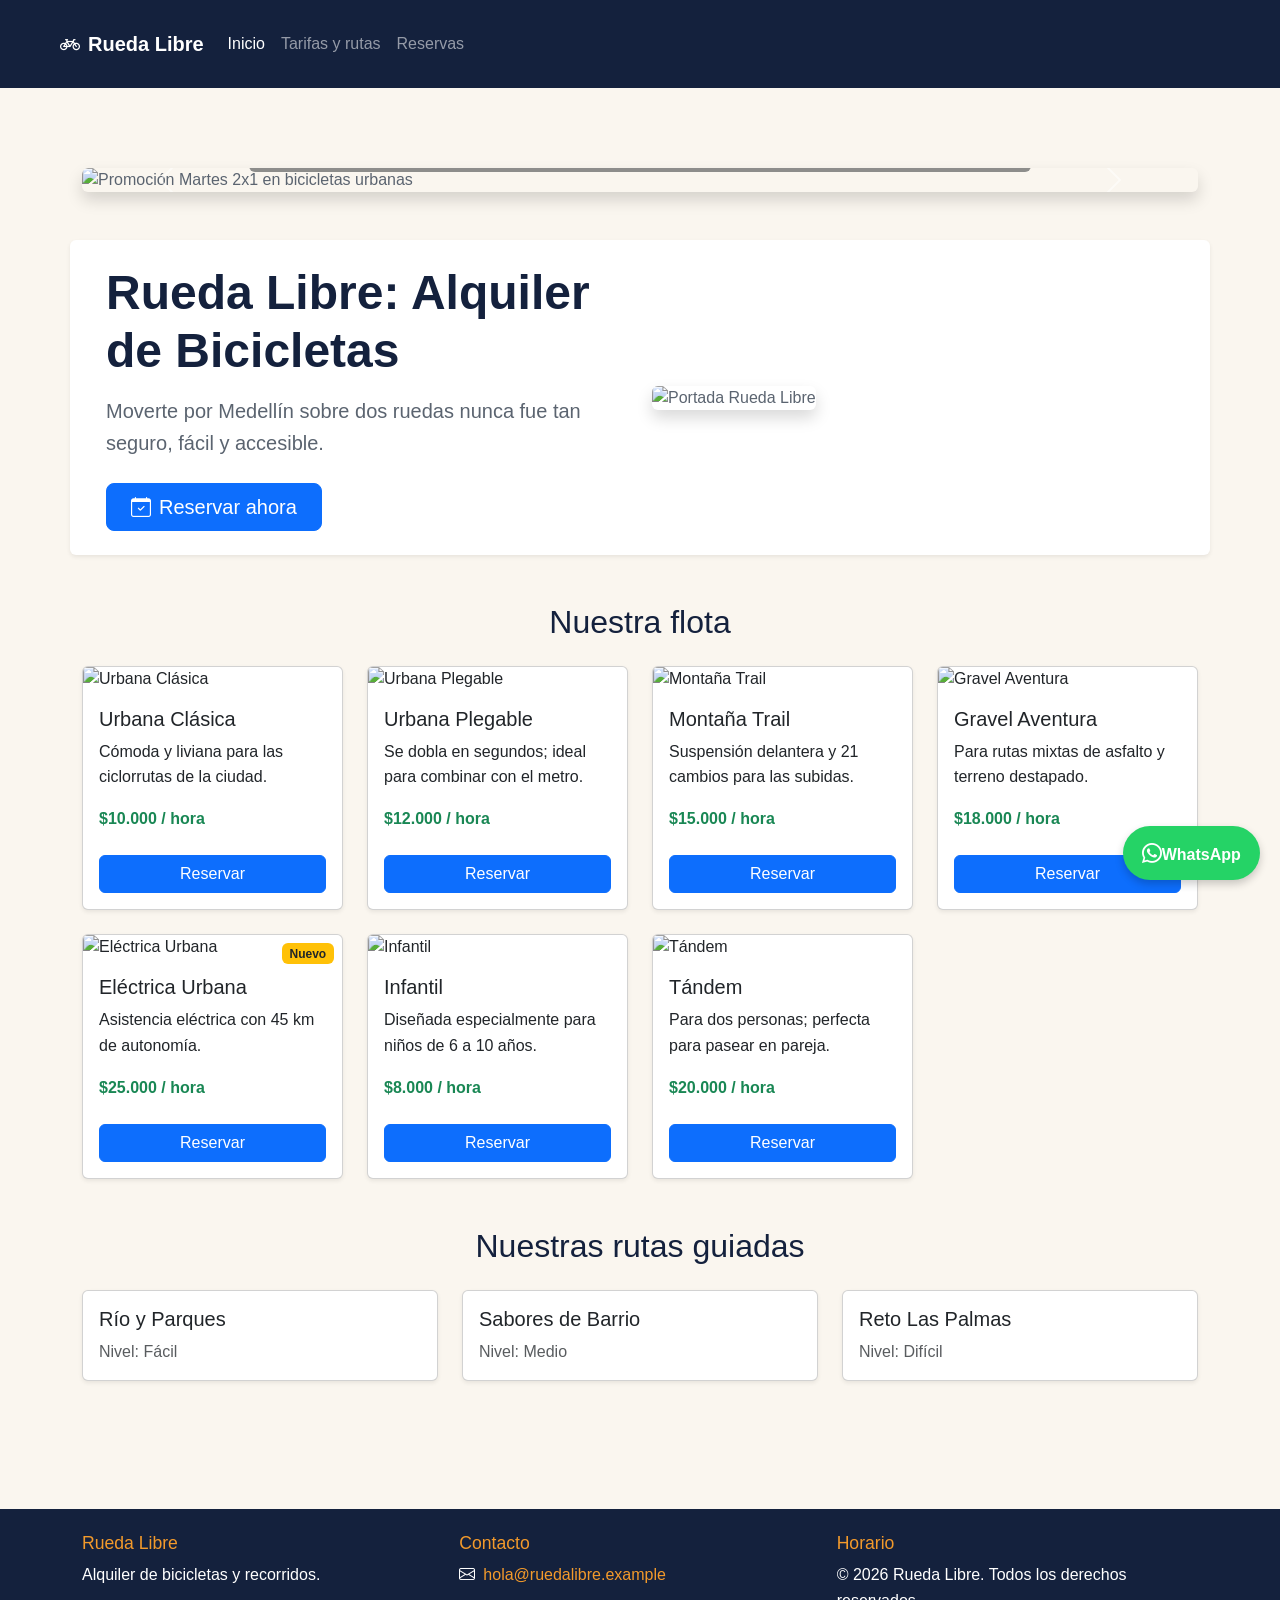
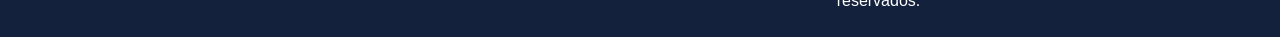
==== commit 4230af01: "Fix GitHub Pages homepage Add the index.html entry point and keep index1.html as a redirect.  Co-aut" ====
--- a/index1.html
+++ b/index1.html
@@ -2,224 +2,12 @@
 <html lang="es">
 <head>
     <meta charset="UTF-8">
+    <meta http-equiv="refresh" content="0; url=index.html">
     <meta name="viewport" content="width=device-width, initial-scale=1.0">
-    <meta name="description" content="Alquiler de bicicletas, recorridos guiados y taller básico en Medellín con Rueda Libre.">
-    <title>Rueda Libre | Alquiler de bicicletas en Medellín</title>
-    <link rel="preconnect" href="https://fonts.googleapis.com">
-    <link rel="preconnect" href="https://fonts.gstatic.com" crossorigin>
-    <link href="https://fonts.googleapis.com/css2?family=Montserrat:wght@400;700&family=Open+Sans:wght@400;600&display=swap" rel="stylesheet">
-    <link href="https://cdn.jsdelivr.net/npm/bootstrap@5.3.3/dist/css/bootstrap.min.css" rel="stylesheet">
-    <link rel="stylesheet" href="https://cdn.jsdelivr.net/npm/bootstrap-icons@1.11.3/font/bootstrap-icons.min.css">
-    <link rel="stylesheet" href="css/styles.css">
+    <title>Rueda Libre</title>
+    <link rel="canonical" href="index.html">
 </head>
 <body>
-    <header>
-        <nav class="navbar navbar-expand-lg navbar-dark px-3">
-            <div class="container-fluid">
-                <a class="navbar-brand fw-bold" href="index1.html">
-                    <i class="bi bi-bicycle me-2" aria-hidden="true"></i>Rueda Libre
-                </a>
-                <button class="navbar-toggler" type="button" data-bs-toggle="collapse" data-bs-target="#menuPrincipal" aria-controls="menuPrincipal" aria-expanded="false" aria-label="Abrir menú de navegación">
-                    <span class="navbar-toggler-icon"></span>
-                </button>
-                <div class="collapse navbar-collapse" id="menuPrincipal">
-                    <ul class="navbar-nav ms-auto mb-2 mb-lg-0">
-                        <li class="nav-item"><a class="nav-link active" aria-current="page" href="index1.html">Inicio</a></li>
-                        <li class="nav-item"><a class="nav-link" href="paginas/tarifas.html">Tarifas y rutas</a></li>
-                        <li class="nav-item"><a class="nav-link" href="paginas/reservas.html">Reservas</a></li>
-                    </ul>
-                </div>
-            </div>
-        </nav>
-    </header>
-
-    <main class="container my-5">
-
-        <section class="mb-5">
-            <div id="carruselPromos" class="carousel slide shadow rounded overflow-hidden" data-bs-ride="carousel">
-                <div class="carousel-inner">
-                    <div class="carousel-item active">
-                        <img src="https://i.pinimg.com/736x/ff/09/96/ff09969c654fc9e3dc9a58981d79e9dd.jpg" class="d-block w-100" alt="Promoción Martes 2x1 en bicicletas urbanas" style="max-height: 400px; object-fit: cover;">
-                        <div class="carousel-caption d-none d-md-block bg-dark bg-opacity-50 rounded p-2">
-                            <h5>Martes 2x1</h5>
-                            <p>Disfruta el doble en nuestras bicicletas urbanas cada martes.</p>
-                        </div>
-                    </div>
-                    <div class="carousel-item">
-                        <img src="https://i.pinimg.com/1200x/f2/34/66/f234662d15e91299dab11e074abf0330.jpg" class="d-block w-100" alt="Descuento del 20 por ciento en bicicletas eléctricas" style="max-height: 400px; object-fit: cover;">
-                        <div class="carousel-caption d-none d-md-block bg-dark bg-opacity-50 rounded p-2">
-                            <h5>20% de Descuento</h5>
-                            <p>Aplica en modelos eléctricos de lunes a jueves.</p>
-                        </div>
-                    </div>
-                    <div class="carousel-item">
-                        <img src="https://i.pinimg.com/1200x/eb/48/ac/eb48aca21cc771fbaac453217d050129.jpg" class="d-block w-100" alt="Recorrido guiado gratis en tu cumpleaños" style="max-height: 400px; object-fit: cover;">
-                        <div class="carousel-caption d-none d-md-block bg-dark bg-opacity-50 rounded p-2">
-                            <h5>¡Feliz Cumpleaños!</h5>
-                            <p>Si cumples años este mes, tu recorrido guiado es totalmente gratis.</p>
-                        </div>
-                    </div>
-                </div>
-                <button class="carousel-control-prev" type="button" data-bs-target="#carruselPromos" data-bs-slide="prev">
-                    <span class="carousel-control-prev-icon" aria-hidden="true"></span>
-                    <span class="visually-hidden">Anterior</span>
-                </button>
-                <button class="carousel-control-next" type="button" data-bs-target="#carruselPromos" data-bs-slide="next">
-                    <span class="carousel-control-next-icon" aria-hidden="true"></span>
-                    <span class="visually-hidden">Siguiente</span>
-                </button>
-            </div>
-        </section>
-
-        <section class="row align-items-center bg-white p-4 rounded shadow-sm mb-5">
-            <div class="col-lg-6 mb-4 mb-lg-0">
-                <h1 class="display-5 fw-bold mb-3">Rueda Libre: Alquiler de Bicicletas</h1>
-                <p class="lead mb-4">Moverte por Medellín sobre dos ruedas nunca fue tan seguro, fácil y accesible.</p>
-                <a href="paginas/reservas.html" class="btn btn-primary btn-lg px-4"><i class="bi bi-calendar-check me-2" aria-hidden="true"></i>Reservar ahora</a>
-            </div>
-            <div class="col-lg-6">
-                <img src="https://encrypted-tbn0.gstatic.com/images?q=tbn:ANd9GcTzcqe5PZjaliH9VhuU3HWeKCF7AYZ5ig6PbNRP2RFM3F5edi3pO2HxHo_P&s=10" class="img-fluid rounded shadow" alt="Portada Rueda Libre">
-            </div>
-        </section>
-
-        <section class="mb-5">
-            <h2 class="text-center mb-4">Nuestra flota</h2>
-            <div class="row row-cols-1 row-cols-sm-2 row-cols-lg-3 row-cols-xl-4 g-4">
-
-                <div class="col">
-                    <div class="card h-100 shadow-sm">
-                        <img src="https://i.pinimg.com/736x/ff/09/96/ff09969c654fc9e3dc9a58981d79e9dd.jpg" class="card-img-top" alt="Urbana Clásica">
-                        <div class="card-body d-flex flex-column">
-                            <h3 class="card-title h5">Urbana Clásica</h3>
-                            <p class="card-text">Cómoda y liviana para las ciclorrutas de la ciudad.</p>
-                            <p class="fw-bold text-success mt-auto">$10.000 / hora</p>
-                            <a href="paginas/reservas.html" class="btn btn-primary mt-2">Reservar</a>
-                        </div>
-                    </div>
-                </div>
-
-                <div class="col">
-                    <div class="card h-100 shadow-sm">
-                        <img src="https://i.pinimg.com/1200x/f9/52/b8/f952b850be2dd6cfb620516e42d2e71f.jpg" class="card-img-top" alt="Urbana Plegable">
-                        <div class="card-body d-flex flex-column">
-                            <h3 class="card-title h5">Urbana Plegable</h3>
-                            <p class="card-text">Se dobla en segundos; ideal para combinar con el metro.</p>
-                            <p class="fw-bold text-success mt-auto">$12.000 / hora</p>
-                            <a href="paginas/reservas.html" class="btn btn-primary mt-2">Reservar</a>
-                        </div>
-                    </div>
-                </div>
-
-                <div class="col">
-                    <div class="card h-100 shadow-sm">
-                        <img src="https://i.pinimg.com/1200x/eb/48/ac/eb48aca21cc771fbaac453217d050129.jpg" class="card-img-top" alt="Montaña Trail">
-                        <div class="card-body d-flex flex-column">
-                            <h3 class="card-title h5">Montaña Trail</h3>
-                            <p class="card-text">Suspensión delantera y 21 cambios para las subidas.</p>
-                            <p class="fw-bold text-success mt-auto">$15.000 / hora</p>
-                            <a href="paginas/reservas.html" class="btn btn-primary mt-2">Reservar</a>
-                        </div>
-                    </div>
-                </div>
-
-                <div class="col">
-                    <div class="card h-100 shadow-sm">
-                        <img src="https://i.pinimg.com/1200x/ed/0f/10/ed0f10fa588938fe19a8b8f8cbe4b05a.jpg" class="card-img-top" alt="Gravel Aventura">
-                        <div class="card-body d-flex flex-column">
-                            <h3 class="card-title h5">Gravel Aventura</h3>
-                            <p class="card-text">Para rutas mixtas de asfalto y terreno destapado.</p>
-                            <p class="fw-bold text-success mt-auto">$18.000 / hora</p>
-                            <a href="paginas/reservas.html" class="btn btn-primary mt-2">Reservar</a>
-                        </div>
-                    </div>
-                </div>
-
-                <div class="col">
-                    <div class="card h-100 shadow-sm position-relative">
-                        <span class="position-absolute top-0 end-0 badge bg-warning text-dark m-2">Nuevo</span>
-                        <img src="https://i.pinimg.com/1200x/f2/34/66/f234662d15e91299dab11e074abf0330.jpg" class="card-img-top" alt="Eléctrica Urbana">
-                        <div class="card-body d-flex flex-column">
-                            <h3 class="card-title h5">Eléctrica Urbana</h3>
-                            <p class="card-text">Asistencia eléctrica con 45 km de autonomía.</p>
-                            <p class="fw-bold text-success mt-auto">$25.000 / hora</p>
-                            <a href="paginas/reservas.html" class="btn btn-primary mt-2">Reservar</a>
-                        </div>
-                    </div>
-                </div>
-
-                <div class="col">
-                    <div class="card h-100 shadow-sm">
-                        <img src="https://i.pinimg.com/1200x/10/95/3e/10953e80cb258d0870a342142b9488fb.jpg" class="card-img-top" alt="Infantil">
-                        <div class="card-body d-flex flex-column">
-                            <h3 class="card-title h5">Infantil</h3>
-                            <p class="card-text">Diseñada especialmente para niños de 6 a 10 años.</p>
-                            <p class="fw-bold text-success mt-auto">$8.000 / hora</p>
-                            <a href="paginas/reservas.html" class="btn btn-primary mt-2">Reservar</a>
-                        </div>
-                    </div>
-                </div>
-
-                <div class="col">
-                    <div class="card h-100 shadow-sm">
-                        <img src="https://i.pinimg.com/1200x/7f/20/9a/7f209a5b8b6e74256d559c0b4a7049fe.jpg" class="card-img-top" alt="Tándem">
-                        <div class="card-body d-flex flex-column">
-                            <h3 class="card-title h5">Tándem</h3>
-                            <p class="card-text">Para dos personas; perfecta para pasear en pareja.</p>
-                            <p class="fw-bold text-success mt-auto">$20.000 / hora</p>
-                            <a href="paginas/reservas.html" class="btn btn-primary mt-2">Reservar</a>
-                        </div>
-                    </div>
-                </div>
-
-            </div>
-        </section>
-
-        <!-- Rutas Guiadas -->
-        <section class="mb-5">
-            <h2 class="text-center mb-4">Nuestras rutas guiadas</h2>
-            <div class="row row-cols-1 row-cols-md-3 g-4">
-                <div class="col">
-                    <div class="card h-100 shadow-sm p-3">
-                        <h3 class="h5">Río y Parques</h3>
-                        <p class="mb-0 text-muted">Nivel: Fácil</p>
-                    </div>
-                </div>
-                <div class="col">
-                    <div class="card h-100 shadow-sm p-3">
-                        <h3 class="h5">Sabores de Barrio</h3>
-                        <p class="mb-0 text-muted">Nivel: Medio</p>
-                    </div>
-                </div>
-                <div class="col">
-                    <div class="card h-100 shadow-sm p-3">
-                        <h3 class="h5">Reto Las Palmas</h3>
-                        <p class="mb-0 text-muted">Nivel: Difícil</p>
-                    </div>
-                </div>
-            </div>
-        </section>
-    </main>
-
-    <a href="https://wa.me/573000000000" class="whatsapp-flotante" target="_blank" rel="noopener">
-        <i class="bi bi-whatsapp fs-5" aria-hidden="true"></i>WhatsApp
-    </a>
-
-    <footer class="p-4">
-        <div class="container d-flex flex-column flex-md-row justify-content-between gap-3">
-            <div class="footer-block">
-                <h3>Rueda Libre</h3>
-                <p class="mb-0">Alquiler de bicicletas y recorridos.</p>
-            </div>
-            <div class="footer-block">
-                <h3>Contacto</h3>
-                <p class="mb-0"><i class="bi bi-envelope me-2" aria-hidden="true"></i><a href="mailto:hola@ruedalibre.example">hola@ruedalibre.example</a></p>
-            </div>
-            <div class="footer-block">
-                <h3>Horario</h3>
-                <p class="mb-0">&copy; 2026 Rueda Libre. Todos los derechos reservados.</p>
-            </div>
-        </div>
-    </footer>
-    <script src="https://cdn.jsdelivr.net/npm/bootstrap@5.3.3/dist/js/bootstrap.bundle.min.js"></script>
+    <p>La página principal se movió. <a href="index.html">Abrir Rueda Libre</a>.</p>
 </body>
-</html>+</html>
